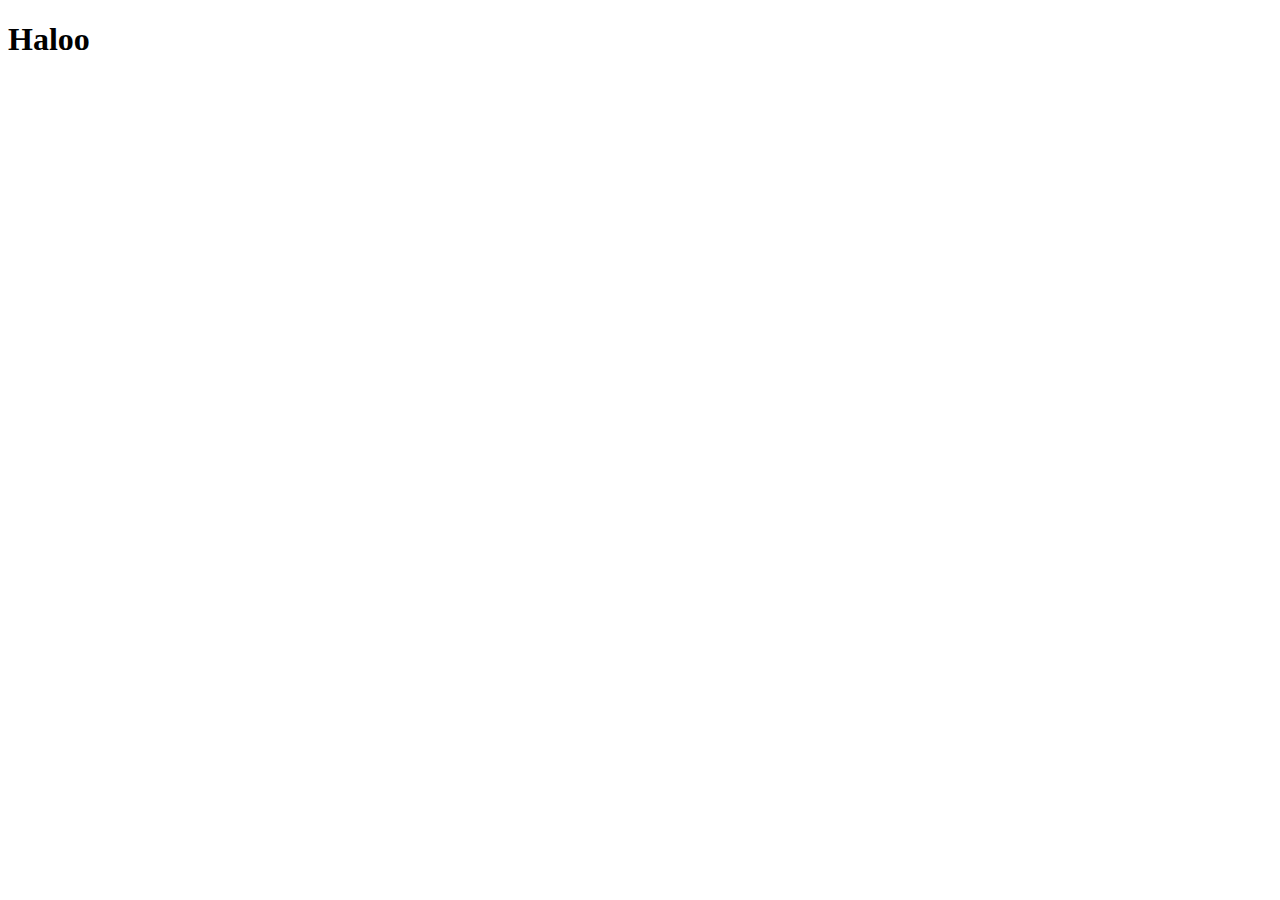
==== index.html @ 62c010a5 "Rename Porto.html to index.html" ====
<!DOCTYPE html>
<html>
<head>
    <meta charset='utf-8'>
    <meta http-equiv='X-UA-Compatible' content='IE=edge'>
    <title>Page Title</title>
    <meta name='viewport' content='width=device-width, initial-scale=1'>
    <link rel='stylesheet' type='text/css' media='screen' href='main.css'>
    <script src='main.js'></script>
</head>
<body>
    <h1> Haloo </h1>
</body>
</html>
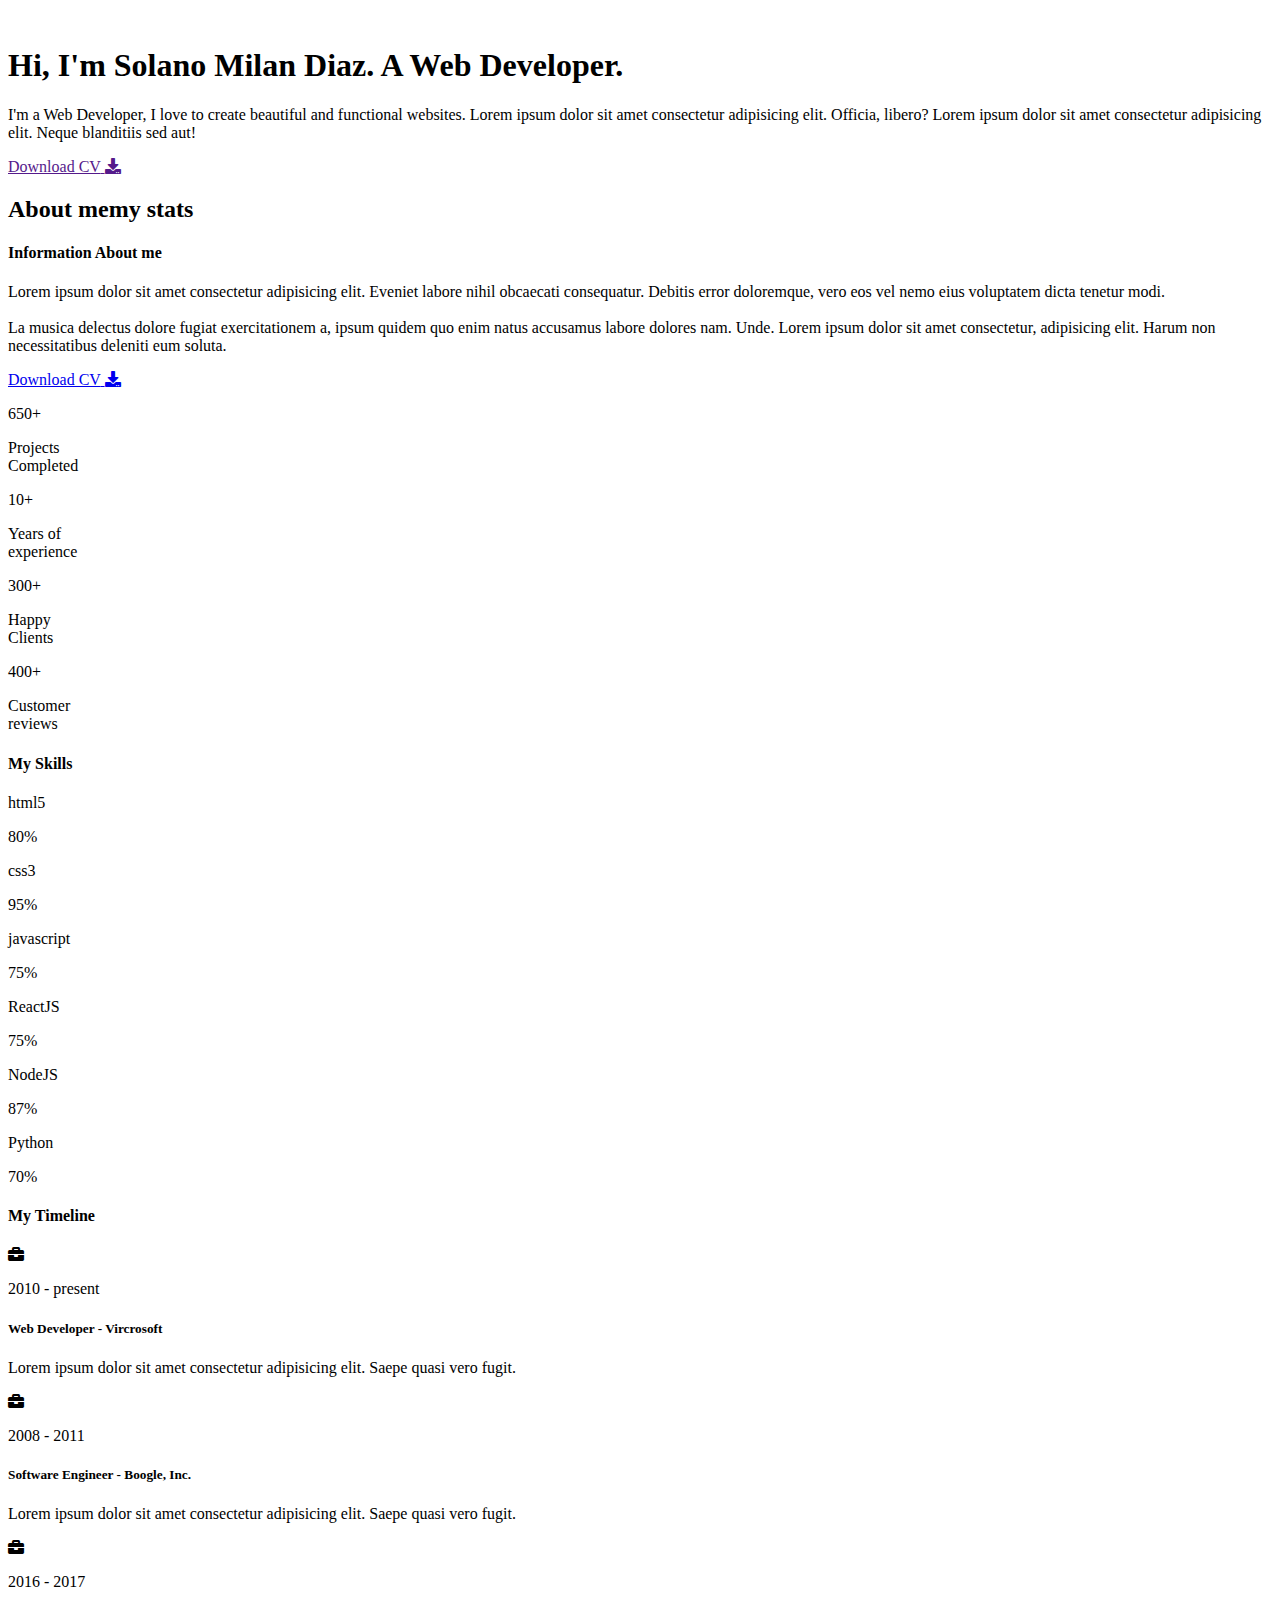
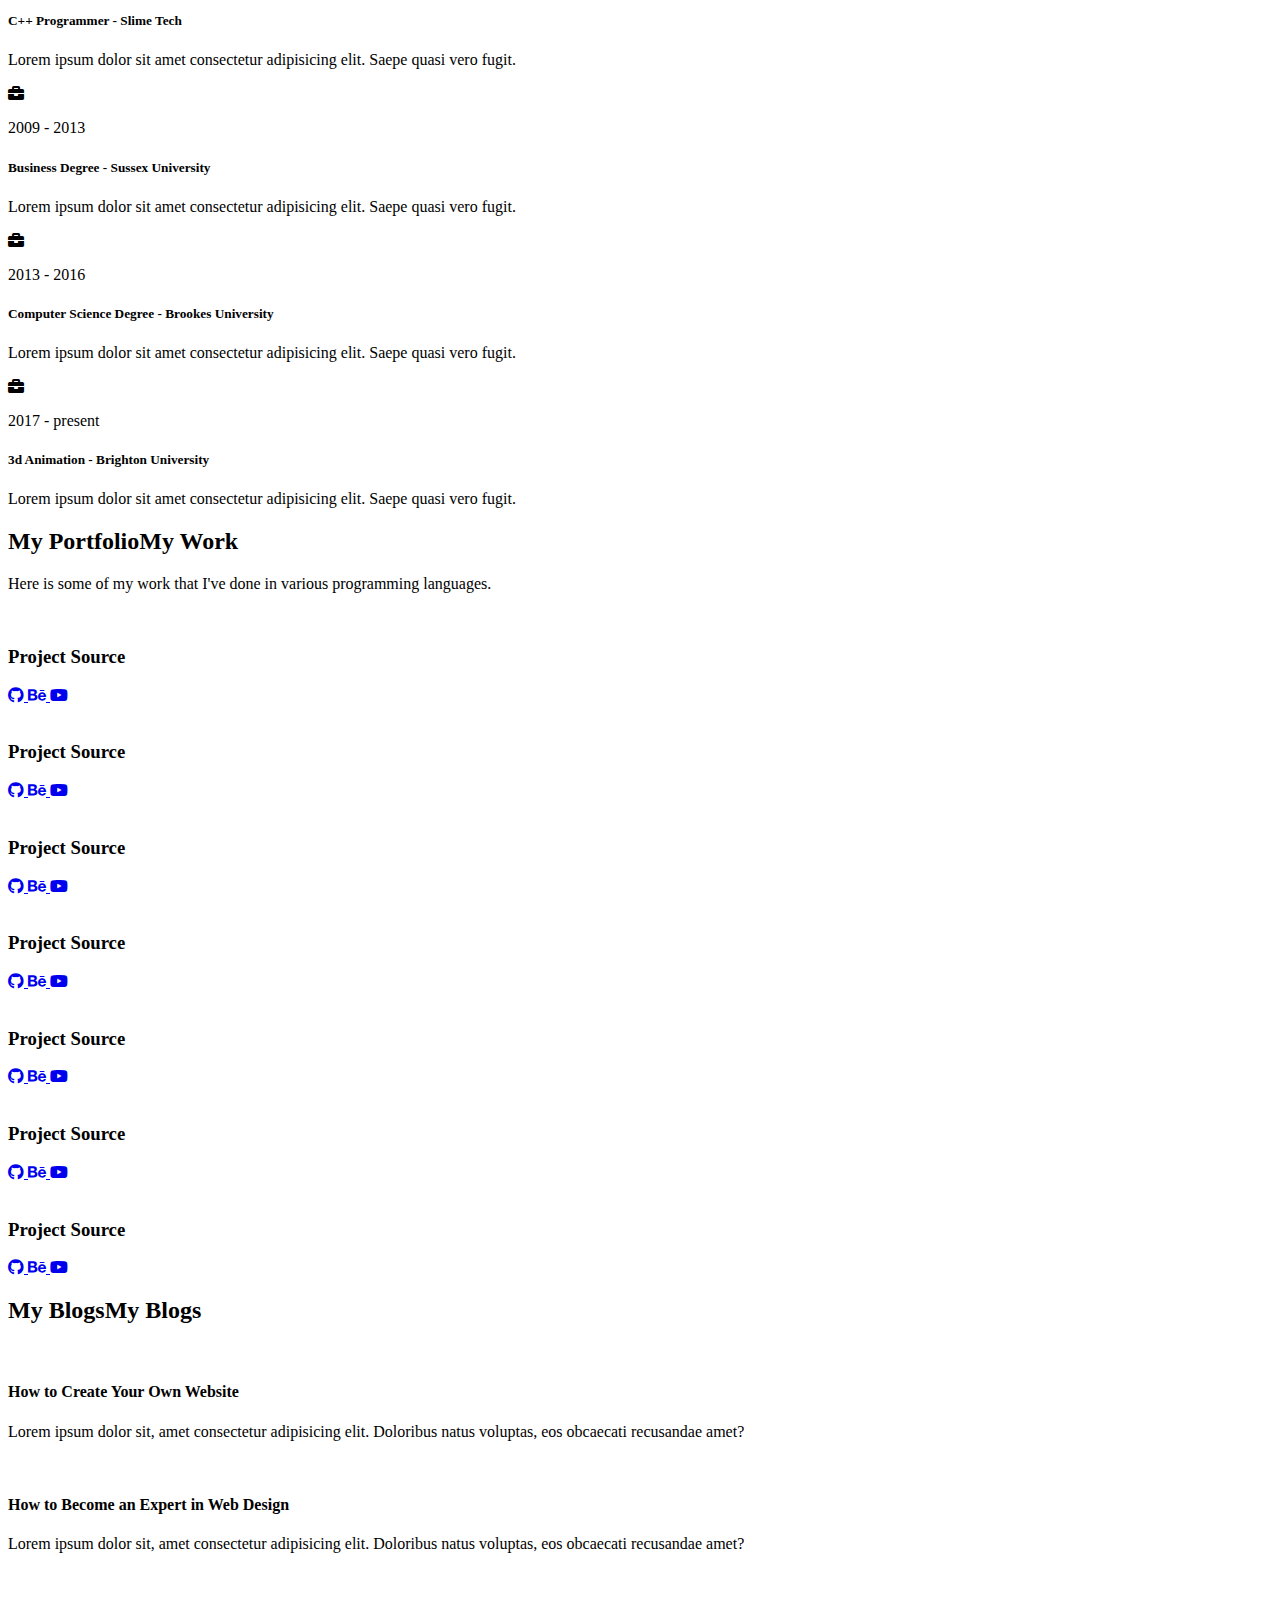
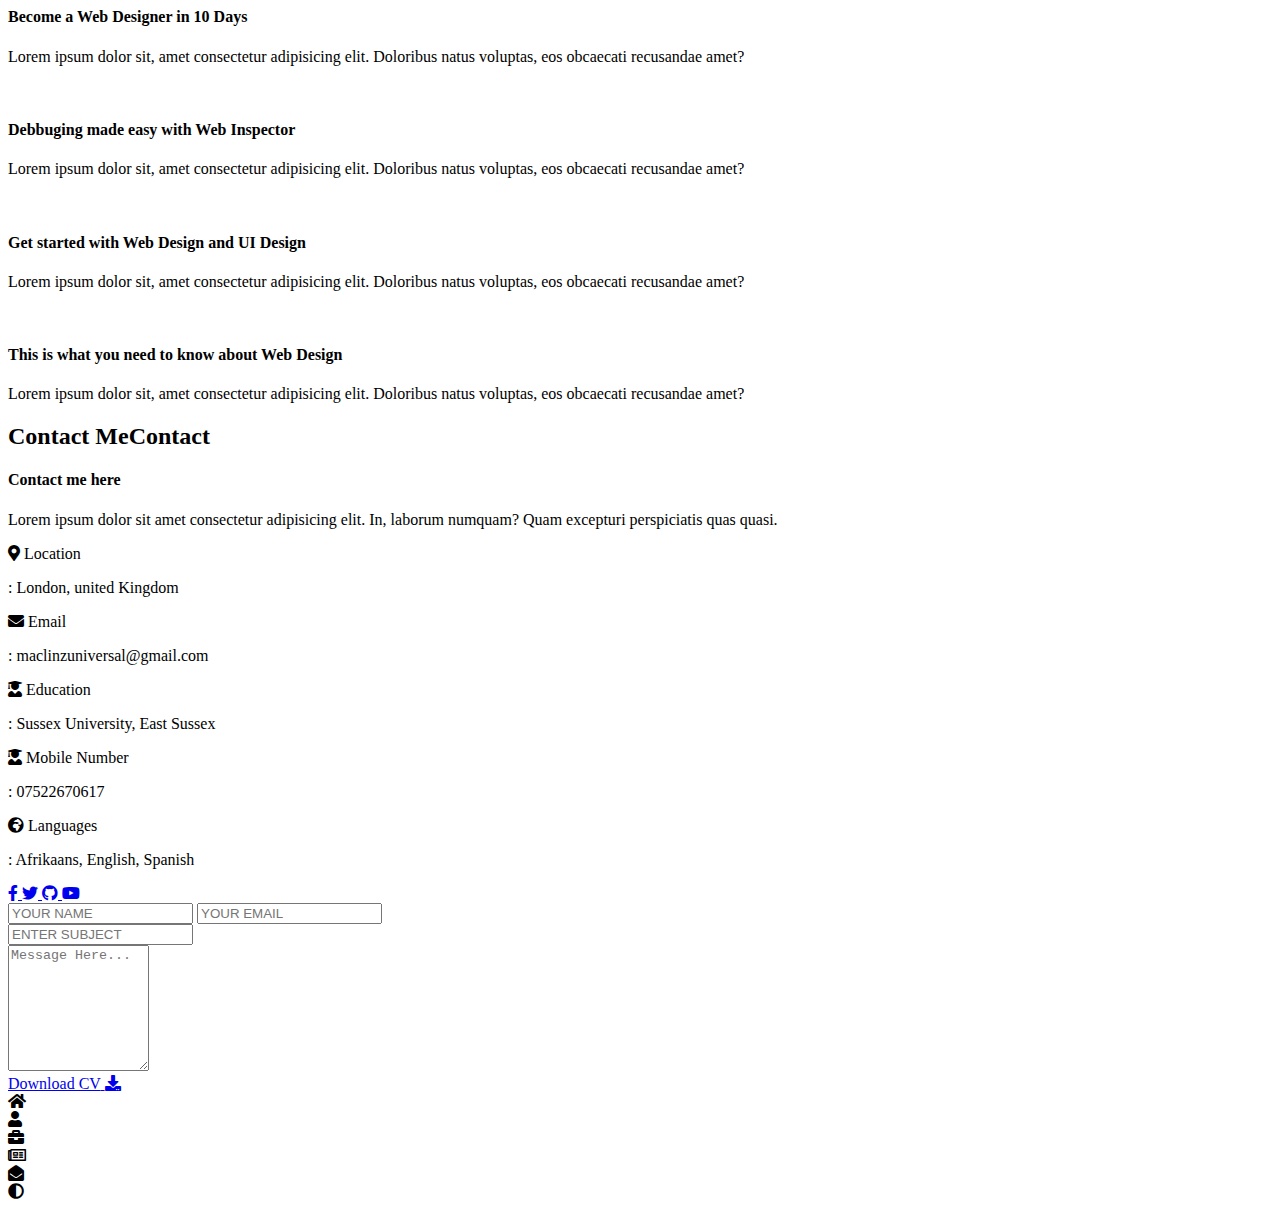
==== commit d00e15f3: "Merge branch 'main' of https://github.com/Taufiq-Al91/Taufiq-Al91.github.io" ====
--- a/index.html
+++ b/index.html
@@ -1,14 +1,563 @@
 <!DOCTYPE html>
-<html>
+<html lang="en">
 <head>
-    <meta charset='utf-8'>
-    <meta http-equiv='X-UA-Compatible' content='IE=edge'>
-    <title>Page Title</title>
-    <meta name='viewport' content='width=device-width, initial-scale=1'>
-    <link rel='stylesheet' type='text/css' media='screen' href='main.css'>
-    <script src='main.js'></script>
+    <meta charset="UTF-8">
+    <meta http-equiv="X-UA-Compatible" content="IE=edge">
+    <meta name="viewport" content="width=device-width, initial-scale=1.0">
+    <title>Portfolio</title>
+    <link rel="stylesheet" href="styles/styles.css">
+    <link rel="preconnect" href="https://fonts.googleapis.com">
+    <link rel="preconnect" href="https://fonts.gstatic.com" crossorigin>
+    <link rel="stylesheet" href="https://cdnjs.cloudflare.com/ajax/libs/font-awesome/5.15.4/css/all.min.css" integrity="sha512-1ycn6IcaQQ40/MKBW2W4Rhis/DbILU74C1vSrLJxCq57o941Ym01SwNsOMqvEBFlcgUa6xLiPY/NS5R+E6ztJQ==" crossorigin="anonymous" referrerpolicy="no-referrer" />
+    <link href="https://fonts.googleapis.com/css2?family=Poppins:wght@400;500;600;700;800&display=swap" rel="stylesheet">
 </head>
-<body>
-    <h1> Haloo </h1>
+<body class="main-content">
+    <header class="container header active" id="home">
+        <div class="header-content">
+            <div class="left-header">
+                <div class="h-shape"></div>
+                <div class="image">
+                    <img src="img/hero.png" alt="">
+                </div>
+            </div>
+            <div class="right-header">
+                <h1 class="name">
+                    Hi, I'm <span>Solano Milan Diaz.</span>
+                    A Web Developer.
+                </h1>
+                <p>
+                    I'm a Web Developer, I love to create beautiful and functional websites.
+                    Lorem ipsum dolor sit amet consectetur adipisicing elit. Officia, libero?
+                    Lorem ipsum dolor sit amet consectetur adipisicing elit. Neque blanditiis sed aut!
+                </p>
+                <div class="btn-con">
+                    <a href="" class="main-btn">
+                        <span class="btn-text">Download CV</span>
+                        <span class="btn-icon"><i class="fas fa-download"></i></span>
+                    </a>
+                </div>
+            </div>
+        </div>
+    </header>
+    <main>
+        <section class="container about" id="about">
+            <div class="main-title">
+                <h2>About <span>me</span><span class="bg-text">my stats</span></h2>
+            </div>
+            <div class="about-container">
+                <div class="left-about">
+                    <h4>Information About me</h4>
+                    <p>
+                        Lorem ipsum dolor sit amet consectetur adipisicing elit. 
+                        Eveniet labore nihil obcaecati consequatur. Debitis error doloremque, 
+                        vero eos vel nemo eius voluptatem dicta tenetur modi. <br /> <br /> La musica
+                        delectus dolore fugiat exercitationem a, 
+                        ipsum quidem quo enim natus accusamus labore dolores nam. Unde.
+                        Lorem ipsum dolor sit amet consectetur, adipisicing elit. 
+                        Harum non necessitatibus deleniti eum soluta.
+                    </p>
+                    <div class="btn-con">
+                        <a href="#" class="main-btn">
+                            <span class="btn-text">Download CV</span>
+                            <span class="btn-icon"><i class="fas fa-download"></i></span>
+                        </a>
+                    </div>
+                </div>
+                <div class="right-about">
+                    <div class="about-item">
+                        <div class="abt-text">
+                            <p class="large-text">650+</p>
+                            <p class="small-text">Projects <br /> Completed</p>
+                        </div>
+                    </div>
+                    <div class="about-item">
+                        <div class="abt-text">
+                            <p class="large-text">10+</p>
+                            <p class="small-text">Years of <br /> experience</p>
+                        </div>
+                    </div>
+                    <div class="about-item">
+                        <div class="abt-text">
+                            <p class="large-text">300+</p>
+                            <p class="small-text">Happy <br /> Clients</p>
+                        </div>
+                    </div>
+                    <div class="about-item">
+                        <div class="abt-text">
+                            <p class="large-text">400+</p>
+                            <p class="small-text">Customer <br /> reviews</p>
+                        </div>
+                    </div>
+                </div>
+            </div>
+            <div class="about-stats">
+                <h4 class="stat-title">My Skills</h4>
+                <div class="progress-bars">
+                    <div class="progress-bar">
+                        <p class="prog-title">html5</p>
+                        <div class="progress-con">
+                            <p class="prog-text">80%</p>
+                            <div class="progress">
+                                <span class="html"></span>
+                            </div>
+                        </div>
+                    </div>
+                    <div class="progress-bar">
+                        <p class="prog-title">css3</p>
+                        <div class="progress-con">
+                            <p class="prog-text">95%</p>
+                            <div class="progress">
+                                <span class="css"></span>
+                            </div>
+                        </div>
+                    </div>
+                    <div class="progress-bar">
+                        <p class="prog-title">javascript</p>
+                        <div class="progress-con">
+                            <p class="prog-text">75%</p>
+                            <div class="progress">
+                                <span class="js"></span>
+                            </div>
+                        </div>
+                    </div>
+                    <div class="progress-bar">
+                        <p class="prog-title">ReactJS</p>
+                        <div class="progress-con">
+                            <p class="prog-text">75%</p>
+                            <div class="progress">
+                                <span class="react"></span>
+                            </div>
+                        </div>
+                    </div>
+                    <div class="progress-bar">
+                        <p class="prog-title">NodeJS</p>
+                        <div class="progress-con">
+                            <p class="prog-text">87%</p>
+                            <div class="progress">
+                                <span class="node"></span>
+                            </div>
+                        </div>
+                    </div>
+                    <div class="progress-bar">
+                        <p class="prog-title">Python</p>
+                        <div class="progress-con">
+                            <p class="prog-text">70%</p>
+                            <div class="progress">
+                                <span class="python"></span>
+                            </div>
+                        </div>
+                    </div>
+                </div>
+            </div>
+            <h4 class="stat-title">My Timeline</h4>
+            <div class="timeline">
+                <div class="timeline-item">
+                    <div class="tl-icon">
+                        <i class="fas fa-briefcase"></i>
+                    </div>
+                    <p class="tl-duration">2010 - present</p>
+                    <h5>Web Developer<span> - Vircrosoft</span></h5>
+                    <p>
+                        Lorem ipsum dolor sit amet consectetur adipisicing elit. Saepe quasi vero fugit.
+                    </p>
+                </div>
+                <div class="timeline-item">
+                    <div class="tl-icon">
+                        <i class="fas fa-briefcase"></i>
+                    </div>
+                    <p class="tl-duration">2008 - 2011</p>
+                    <h5>Software Engineer<span> - Boogle, Inc.</span></h5>
+                    <p>
+                        Lorem ipsum dolor sit amet consectetur adipisicing elit. Saepe quasi vero fugit.
+                    </p>
+                </div>
+                <div class="timeline-item">
+                    <div class="tl-icon">
+                        <i class="fas fa-briefcase"></i>
+                    </div>
+                    <p class="tl-duration">2016 - 2017</p>
+                    <h5>C++ Programmer<span> - Slime Tech</span></h5>
+                    <p>
+                        Lorem ipsum dolor sit amet consectetur adipisicing elit. Saepe quasi vero fugit.
+                    </p>
+                </div>
+                <div class="timeline-item">
+                    <div class="tl-icon">
+                        <i class="fas fa-briefcase"></i>
+                    </div>
+                    <p class="tl-duration">2009 - 2013</p>
+                    <h5>Business Degree<span> - Sussex University</span></h5>
+                    <p>
+                        Lorem ipsum dolor sit amet consectetur adipisicing elit. Saepe quasi vero fugit.
+                    </p>
+                </div>
+                <div class="timeline-item">
+                    <div class="tl-icon">
+                        <i class="fas fa-briefcase"></i>
+                    </div>
+                    <p class="tl-duration">2013 - 2016</p>
+                    <h5>Computer Science Degree<span> - Brookes University</span></h5>
+                    <p>
+                        Lorem ipsum dolor sit amet consectetur adipisicing elit. Saepe quasi vero fugit.
+                    </p>
+                </div>
+                <div class="timeline-item">
+                    <div class="tl-icon">
+                        <i class="fas fa-briefcase"></i>
+                    </div>
+                    <p class="tl-duration">2017 - present</p>
+                    <h5>3d Animation<span> - Brighton University</span></h5>
+                    <p>
+                        Lorem ipsum dolor sit amet consectetur adipisicing elit. Saepe quasi vero fugit.
+                    </p>
+                </div>
+            </div>
+        </section>
+        <section class="container" id="portfolio">
+            <div class="main-title">
+                <h2>My <span>Portfolio</span><span class="bg-text">My Work</span></h2>
+            </div>
+            <p class="port-text">
+                Here is some of my work that I've done in various programming languages.
+            </p>
+            <div class="portfolios">
+                <div class="portfolio-item">
+                    <div class="image">
+                        <img src="img/port1.jpg" alt="">
+                    </div>
+                    <div class="hover-items">
+                        <h3>Project Source</h3>
+                        <div class="icons">
+                            <a href="#" class="icon">
+                                <i class="fab fa-github"></i>
+                            </a>
+                            <a href="#" class="icon">
+                                <i class="fab fa-behance"></i>
+                            </a>
+                            <a href="#" class="icon">
+                                <i class="fab fa-youtube"></i>
+                            </a>
+                        </div>
+                    </div>
+                </div>
+                <div class="portfolio-item">
+                    <div class="image">
+                        <img src="img/port2.jpg" alt="">
+                    </div>
+                    <div class="hover-items">
+                        <h3>Project Source</h3>
+                        <div class="icons">
+                            <a href="#" class="icon">
+                                <i class="fab fa-github"></i>
+                            </a>
+                            <a href="#" class="icon">
+                                <i class="fab fa-behance"></i>
+                            </a>
+                            <a href="#" class="icon">
+                                <i class="fab fa-youtube"></i>
+                            </a>
+                        </div>
+                    </div>
+                </div>
+                <div class="portfolio-item">
+                    <div class="image">
+                        <img src="img/port3.jpg" alt="">
+                    </div>
+                    <div class="hover-items">
+                        <h3>Project Source</h3>
+                        <div class="icons">
+                            <a href="#" class="icon">
+                                <i class="fab fa-github"></i>
+                            </a>
+                            <a href="#" class="icon">
+                                <i class="fab fa-behance"></i>
+                            </a>
+                            <a href="#" class="icon">
+                                <i class="fab fa-youtube"></i>
+                            </a>
+                        </div>
+                    </div>
+                </div>
+                <div class="portfolio-item">
+                    <div class="image">
+                        <img src="img/port4.jpg" alt="">
+                    </div>
+                    <div class="hover-items">
+                        <h3>Project Source</h3>
+                        <div class="icons">
+                            <a href="#" class="icon">
+                                <i class="fab fa-github"></i>
+                            </a>
+                            <a href="#" class="icon">
+                                <i class="fab fa-behance"></i>
+                            </a>
+                            <a href="#" class="icon">
+                                <i class="fab fa-youtube"></i>
+                            </a>
+                        </div>
+                    </div>
+                </div>
+                <div class="portfolio-item">
+                    <div class="image">
+                        <img src="img/port5.jpg" alt="">
+                    </div>
+                    <div class="hover-items">
+                        <h3>Project Source</h3>
+                        <div class="icons">
+                            <a href="#" class="icon">
+                                <i class="fab fa-github"></i>
+                            </a>
+                            <a href="#" class="icon">
+                                <i class="fab fa-behance"></i>
+                            </a>
+                            <a href="#" class="icon">
+                                <i class="fab fa-youtube"></i>
+                            </a>
+                        </div>
+                    </div>
+                </div>
+                <div class="portfolio-item">
+                    <div class="image">
+                        <img src="img/port2.jpg" alt="">
+                    </div>
+                    <div class="hover-items">
+                        <h3>Project Source</h3>
+                        <div class="icons">
+                            <a href="#" class="icon">
+                                <i class="fab fa-github"></i>
+                            </a>
+                            <a href="#" class="icon">
+                                <i class="fab fa-behance"></i>
+                            </a>
+                            <a href="#" class="icon">
+                                <i class="fab fa-youtube"></i>
+                            </a>
+                        </div>
+                    </div>
+                </div>
+                <div class="portfolio-item">
+                    <div class="image">
+                        <img src="img/port7.jpg" alt="">
+                    </div>
+                    <div class="hover-items">
+                        <h3>Project Source</h3>
+                        <div class="icons">
+                            <a href="#" class="icon">
+                                <i class="fab fa-github"></i>
+                            </a>
+                            <a href="#" class="icon">
+                                <i class="fab fa-behance"></i>
+                            </a>
+                            <a href="#" class="icon">
+                                <i class="fab fa-youtube"></i>
+                            </a>
+                        </div>
+                    </div>
+                </div>
+            </div>
+        </section>
+        <section class="container" id="blogs">
+            <div class="blogs-content">
+                <div class="main-title">
+                    <h2>My <span>Blogs</span><span class="bg-text">My Blogs</span></h2>
+                </div>
+                <div class="blogs">
+                    <div class="blog">
+                        <img src="img/port6.jpg" alt="">
+                        <div class="blog-text">
+                            <h4>
+                                How to Create Your Own Website
+                            </h4>
+                            <p>
+                                Lorem ipsum dolor sit, amet consectetur adipisicing elit. 
+                                Doloribus natus voluptas, eos obcaecati recusandae amet?
+                            </p>
+                        </div>
+                    </div>
+                    <div class="blog">
+                        <img src="img/blog1.jpg" alt="">
+                        <div class="blog-text">
+                            <h4>
+                                How to Become an Expert in Web Design
+                            </h4>
+                            <p>
+                                Lorem ipsum dolor sit, amet consectetur adipisicing elit. 
+                                Doloribus natus voluptas, eos obcaecati recusandae amet?
+                            </p>
+                        </div>
+                    </div>
+                    <div class="blog">
+                        <img src="img/blog2.jpg" alt="">
+                        <div class="blog-text">
+                            <h4>
+                                Become a Web Designer in 10 Days
+                            </h4>
+                            <p>
+                                Lorem ipsum dolor sit, amet consectetur adipisicing elit. 
+                                Doloribus natus voluptas, eos obcaecati recusandae amet?
+                            </p>
+                        </div>
+                    </div>
+                    <div class="blog">
+                        <img src="img/blog3.jpg" alt="">
+                        <div class="blog-text">
+                            <h4>
+                                Debbuging made easy with Web Inspector
+                            </h4>
+                            <p>
+                                Lorem ipsum dolor sit, amet consectetur adipisicing elit. 
+                                Doloribus natus voluptas, eos obcaecati recusandae amet?
+                            </p>
+                        </div>
+                    </div>
+                    <div class="blog">
+                        <img src="img/port1.jpg" alt="">
+                        <div class="blog-text">
+                            <h4>
+                                Get started with Web Design and UI Design
+                            </h4>
+                            <p>
+                                Lorem ipsum dolor sit, amet consectetur adipisicing elit. 
+                                Doloribus natus voluptas, eos obcaecati recusandae amet?
+                            </p>
+                        </div>
+                    </div>
+                    <div class="blog">
+                        <img src="img/port3.jpg" alt="">
+                        <div class="blog-text">
+                            <h4>
+                                This is what you need to know about Web Design
+                            </h4>
+                            <p>
+                                Lorem ipsum dolor sit, amet consectetur adipisicing elit. 
+                                Doloribus natus voluptas, eos obcaecati recusandae amet?
+                            </p>
+                        </div>
+                    </div>
+                </div>
+            </div>
+        </section>
+        <section class="container contact" id="contact">
+            <div class="contact-container">
+                <div class="main-title">
+                    <h2>Contact <span>Me</span><span class="bg-text">Contact</span></h2>
+                </div>
+                <div class="contact-content-con">
+                    <div class="left-contact">
+                        <h4>Contact me here</h4>
+                        <p>
+                            Lorem ipsum dolor sit amet consectetur adipisicing elit. 
+                            In, laborum numquam? Quam excepturi perspiciatis quas quasi.
+                        </p>
+                        <div class="contact-info">
+                            <div class="contact-item">
+                                <div class="icon">
+                                    <i class="fas fa-map-marker-alt"></i>
+                                    <span>Location</span>
+                                </div>
+                                <p>
+                                    : London, united Kingdom
+                                </p>
+                            </div>
+                            <div class="contact-item">
+                                <div class="icon">
+                                    <i class="fas fa-envelope"></i>
+                                    <span>Email</span>
+                                </div>
+                                <p>
+                                    <span>: maclinzuniversal@gmail.com</span>
+                                </p>
+                            </div>
+                            <div class="contact-item">
+                                <div class="icon">
+                                    <i class="fas fa-user-graduate"></i>
+                                    <span>Education</span>
+                                </div>
+                                <p>
+                                    <span>: Sussex University, East Sussex</span>
+                                </p>
+                            </div>
+                            <div class="contact-item">
+                                <div class="icon">
+                                    <i class="fas fa-user-graduate"></i>
+                                    <span>Mobile Number</span>
+                                </div>
+                                <p>
+                                    <span>: 07522670617</span>
+                                </p>
+                            </div>
+                            <div class="contact-item">
+                                <div class="icon">
+                                    <i class="fas fa-globe-africa"></i>
+                                    <span>Languages</span>
+                                </div>
+                                <p>
+                                    <span>: Afrikaans, English, Spanish</span>
+                                </p>
+                            </div>
+                        </div>
+                        <div class="contact-icons">
+                            <div class="contact-icon">
+                                <a href="www.facebook.com" target="_blank">
+                                    <i class="fab fa-facebook-f"></i>
+                                </a>
+                                <a href="#" target="_blank">
+                                    <i class="fab fa-twitter"></i>
+                                </a>
+                                <a href="#" target="_blank">
+                                    <i class="fab fa-github"></i>
+                                </a>
+                                <a href="#" target="_blank">
+                                    <i class="fab fa-youtube"></i>
+                                </a>
+                            </div>
+                        </div>
+                    </div>
+                    <div class="right-contact">
+                        <form action="" class="contact-form">
+                            <div class="input-control i-c-2">
+                                <input type="text" required placeholder="YOUR NAME">
+                                <input type="email" required placeholder="YOUR EMAIL">
+                            </div>
+                            <div class="input-control">
+                                <input type="text" required placeholder="ENTER SUBJECT">
+                            </div>
+                            <div class="input-control">
+                                <textarea name="" id="" cols="15" rows="8" placeholder="Message Here..."></textarea>
+                            </div>
+                            <div class="submit-btn">
+                                <a href="#" class="main-btn">
+                                    <span class="btn-text">Download CV</span>
+                                    <span class="btn-icon"><i class="fas fa-download"></i></span>
+                                </a>
+                            </div>
+                        </form>
+                    </div>
+                </div>
+            </div>
+        </section>
+    </main>
+
+    <div class="controls">
+        <div class="control active-btn" data-id="home" >
+            <i class="fas fa-home"></i>
+        </div>
+        <div class="control" data-id="about">
+            <i class="fas fa-user"></i>
+        </div>
+        <div class="control" data-id="portfolio">
+            <i class="fas fa-briefcase"></i>
+        </div>
+        <div class="control" data-id="blogs">
+            <i class="far fa-newspaper"></i>
+        </div>
+        <div class="control" data-id="contact">
+            <i class="fas fa-envelope-open"></i>
+        </div>
+    </div>
+    <div class="theme-btn">
+        <i class="fas fa-adjust"></i>
+    </div>
+    <script src="app.js"></script>
 </body>
 </html>
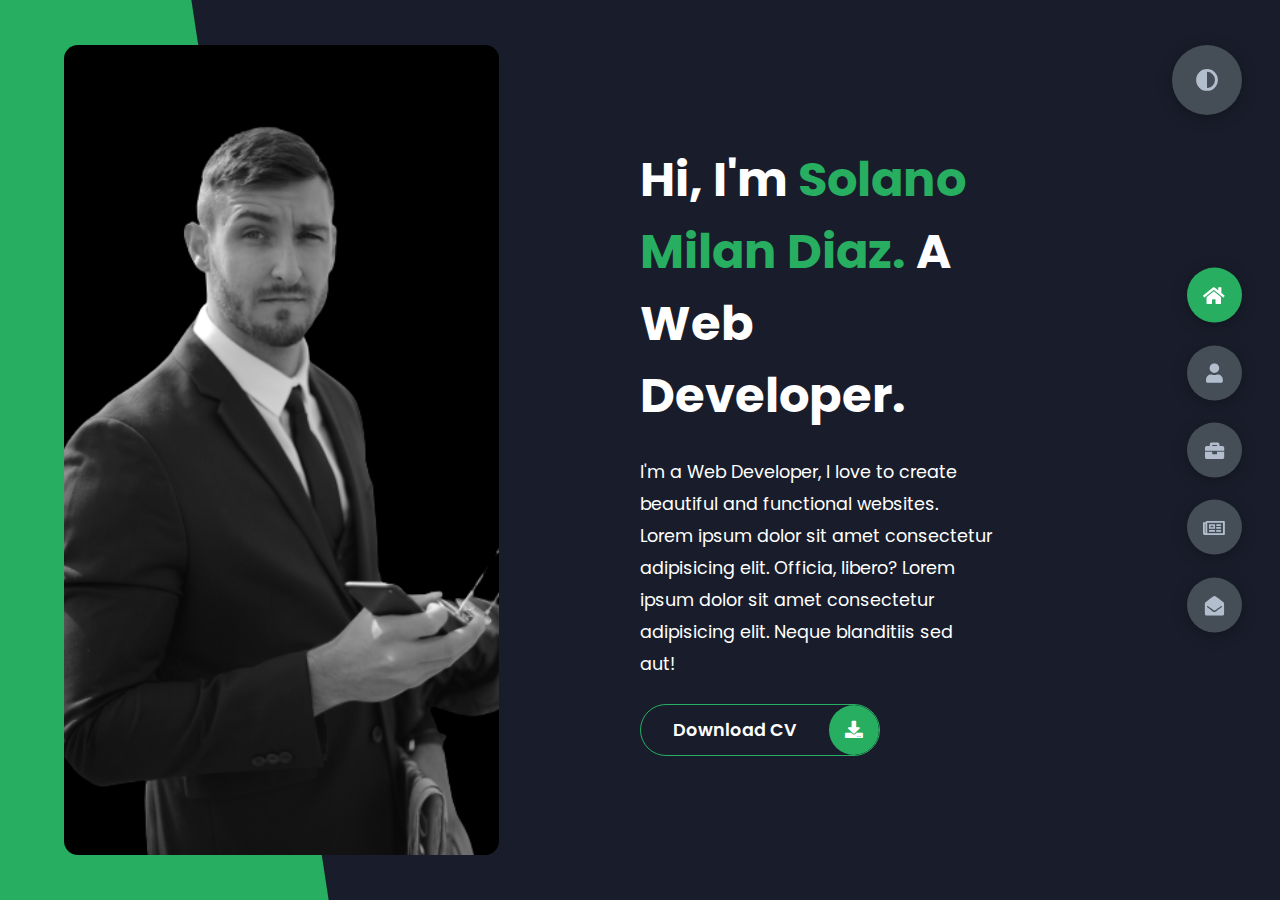
==== commit 490d81b6: "up" ====
--- a/index.html
+++ b/index.html
@@ -560,4 +560,4 @@
     </div>
     <script src="app.js"></script>
 </body>
-</html>
+</html>--- a/styles/styles.css
+++ b/styles/styles.css
@@ -0,0 +1,964 @@
+* {
+  margin: 0;
+  padding: 0;
+  box-sizing: border-box;
+  list-style: none;
+}
+
+:root {
+  --color-primary: #191d2b;
+  --color-secondary: #27AE60;
+  --color-white: #FFFFFF;
+  --color-black: #000;
+  --color-grey0: #f8f8f8;
+  --color-grey-1: #dbe1e8;
+  --color-grey-2: #b2becd;
+  --color-grey-3: #6c7983;
+  --color-grey-4: #454e56;
+  --color-grey-5: #2a2e35;
+  --color-grey-6: #12181b;
+  --br-sm-2: 14px;
+  --box-shadow-1: 0 3px 15px rgba(0,0,0,.3);
+}
+
+.light-mode {
+  --color-primary: #FFFFFF;
+  --color-secondary: #F56692;
+  --color-white: #454e56;
+  --color-black: #000;
+  --color-grey0: #f8f8f8;
+  --color-grey-1: #6c7983;
+  --color-grey-2: #6c7983;
+  --color-grey-3: #6c7983;
+  --color-grey-4: #454e56;
+  --color-grey-5: #f8f8f8;
+  --color-grey-6: #12181b;
+}
+
+body {
+  background-color: var(--color-primary);
+  font-family: "Poppins", sans-serif;
+  font-size: 1.1rem;
+  color: var(--color-white);
+  transition: all 0.4s ease-in-out;
+}
+
+a {
+  display: inline-block;
+  text-decoration: none;
+  color: inherit;
+  font-family: inherit;
+}
+
+header {
+  min-height: 100vh;
+  color: var(--color-white);
+  overflow: hidden;
+  padding: 0 !important;
+}
+
+section {
+  min-height: 100vh;
+  width: 100%;
+  position: absolute;
+  left: 0;
+  top: 0;
+  padding: 3rem 18rem;
+}
+
+.container {
+  display: none;
+  transform: translateY(-100%) scale(0);
+  transition: all 0.4s ease-in-out;
+  background-color: var(--color-primary);
+}
+
+.active {
+  display: block;
+  animation: appear 1s ease-in-out;
+  transform: translateY(0) scaleY(1);
+}
+@keyframes appear {
+  0% {
+    transform: translateY(-100%) scaleY(0);
+  }
+  100% {
+    transform: translateY(0) scaleY(1);
+  }
+}
+
+.controls {
+  position: fixed;
+  z-index: 10;
+  top: 50%;
+  right: 3%;
+  display: flex;
+  flex-direction: column;
+  align-items: center;
+  justify-content: center;
+  transform: translateY(-50%);
+}
+.controls .control {
+  padding: 1rem;
+  cursor: pointer;
+  background-color: var(--color-grey-4);
+  width: 55px;
+  height: 55px;
+  border-radius: 50%;
+  display: flex;
+  justify-content: center;
+  align-items: center;
+  margin: 0.7rem 0;
+  box-shadow: var(--box-shadow-1);
+}
+.controls .control i {
+  font-size: 1.2rem;
+  color: var(--color-grey-2);
+  pointer-events: none;
+}
+.controls .active-btn {
+  background-color: var(--color-secondary);
+  transition: all 0.4s ease-in-out;
+}
+.controls .active-btn i {
+  color: var(--color-white);
+}
+
+.theme-btn {
+  top: 5%;
+  right: 3%;
+  width: 70px;
+  height: 70px;
+  border-radius: 50%;
+  background-color: var(--color-grey-4);
+  cursor: pointer;
+  position: fixed;
+  display: flex;
+  justify-content: center;
+  align-items: center;
+  box-shadow: 0 3px 15px rgba(0, 0, 0, 0.3);
+  transition: all 0.1s ease-in-out;
+}
+.theme-btn:active {
+  transform: translateY(-3px);
+}
+.theme-btn i {
+  font-size: 1.4rem;
+  color: var(--color-grey-2);
+  pointer-events: none;
+}
+
+/*Header-content*/
+.header-content {
+  display: grid;
+  grid-template-columns: repeat(2, 1fr);
+  min-height: 100vh;
+}
+.header-content .left-header {
+  display: flex;
+  align-items: center;
+  position: relative;
+}
+.header-content .left-header .h-shape {
+  transition: all 0.4s ease-in-out;
+  width: 65%;
+  height: 100%;
+  background-color: var(--color-secondary);
+  position: absolute;
+  left: 0;
+  top: 0;
+  z-index: -1;
+  clip-path: polygon(0 0, 46% 0, 79% 100%, 0% 100%);
+}
+.header-content .left-header .image {
+  border-radius: var(--br-sm-2);
+  height: 90%;
+  width: 68%;
+  margin-left: 4rem;
+  background-color: var(--color-black);
+  transition: all 0.4s ease-in-out;
+}
+.header-content .left-header .image img {
+  width: 100%;
+  height: 100%;
+  object-fit: cover;
+  transition: all 0.4s ease-in-out;
+  filter: grayscale(100%);
+}
+.header-content .left-header .image img:hover {
+  filter: grayscale(0);
+}
+.header-content .right-header {
+  display: flex;
+  flex-direction: column;
+  justify-content: center;
+  padding-right: 18rem;
+}
+.header-content .right-header .name {
+  font-size: 3rem;
+}
+.header-content .right-header .name span {
+  color: var(--color-secondary);
+}
+.header-content .right-header p {
+  margin: 1.5rem 0;
+  line-height: 2rem;
+}
+
+/*About*/
+.about-container {
+  display: grid;
+  grid-template-columns: repeat(2, 1fr);
+  padding-top: 3.5rem;
+  padding-bottom: 5rem;
+}
+.about-container .right-about {
+  display: grid;
+  grid-template-columns: repeat(2, 1fr);
+  grid-gap: 2rem;
+}
+.about-container .right-about .about-item {
+  border: 1px solid var(--color-grey-5);
+  border-radius: 5px;
+  transition: all 0.4s ease-in-out;
+  box-shadow: 1px 2px 15px rgba(0, 0, 0, 0.1);
+}
+.about-container .right-about .about-item:hover {
+  cursor: default;
+  transform: translateY(-5px);
+  border: 1px solid var(--color-secondary);
+  box-shadow: 1px 4px 15px rgba(0, 0, 0, 0.32);
+}
+.about-container .right-about .about-item .abt-text {
+  padding: 1.5rem;
+  display: flex;
+  flex-direction: column;
+}
+.about-container .right-about .about-item .abt-text .large-text {
+  font-size: 3rem;
+  font-weight: 700;
+  color: var(--color-secondary);
+}
+.about-container .right-about .about-item .abt-text .small-text {
+  padding-left: 3rem;
+  position: relative;
+  text-transform: uppercase;
+  font-size: 1.2rem;
+  color: var(--color-grey-1);
+  letter-spacing: 2px;
+}
+.about-container .right-about .about-item .abt-text .small-text::before {
+  content: "";
+  position: absolute;
+  left: 0;
+  top: 15px;
+  width: 2rem;
+  height: 2px;
+  background-color: var(--color-grey-5);
+}
+.about-container .left-about {
+  padding-right: 5rem;
+}
+.about-container .left-about p {
+  line-height: 2rem;
+  padding: 1rem;
+  color: var(--color-grey-1);
+}
+.about-container .left-about h4 {
+  font-size: 2rem;
+  text-transform: uppercase;
+}
+
+.about-stats {
+  padding-bottom: 4rem;
+}
+.about-stats .progress-bars {
+  display: grid;
+  grid-template-columns: repeat(2, 1fr);
+  grid-gap: 2rem;
+}
+.about-stats .progress-bars .progress-bar {
+  display: flex;
+  flex-direction: column;
+}
+.about-stats .progress-bars .progress-bar .prog-title {
+  text-transform: uppercase;
+  font-weight: 500;
+}
+.about-stats .progress-bars .progress-bar .progress-con {
+  display: flex;
+  align-items: center;
+}
+.about-stats .progress-bars .progress-bar .progress-con .prog-text {
+  color: var(--color-grey-2);
+}
+.about-stats .progress-bars .progress-bar .progress-con .progress {
+  width: 100%;
+  height: 0.45rem;
+  background-color: var(--color-grey-4);
+  margin-left: 1rem;
+  position: relative;
+}
+.about-stats .progress-bars .progress-bar .progress-con .progress span {
+  position: absolute;
+  top: 0;
+  left: 0;
+  height: 100%;
+  background-color: var(--color-secondary);
+  transition: all 0.4s ease-in-out;
+  width: 60%;
+}
+.about-stats .progress-bars .progress-bar .progress-con .progress .html {
+  width: 80%;
+}
+.about-stats .progress-bars .progress-bar .progress-con .progress .css {
+  width: 95%;
+}
+.about-stats .progress-bars .progress-bar .progress-con .progress .js {
+  width: 75%;
+}
+.about-stats .progress-bars .progress-bar .progress-con .progress .react {
+  width: 60%;
+}
+.about-stats .progress-bars .progress-bar .progress-con .progress .node {
+  width: 87%;
+}
+.about-stats .progress-bars .progress-bar .progress-con .progress .python {
+  width: 70%;
+}
+
+.stat-title {
+  text-transform: uppercase;
+  font-size: 1.4rem;
+  text-align: center;
+  padding: 3.5rem 0;
+  position: relative;
+}
+.stat-title::before {
+  content: "";
+  position: absolute;
+  left: 50%;
+  top: 0;
+  width: 40%;
+  height: 1px;
+  background-color: var(--color-grey-5);
+  transform: translateX(-50%);
+}
+
+/*Timeline*/
+.timeline {
+  display: grid;
+  grid-template-columns: repeat(2, 1fr);
+  grid-gap: 2rem;
+  padding-bottom: 3rem;
+}
+.timeline .timeline-item {
+  position: relative;
+  padding-left: 3rem;
+  border-left: 1px solid var(--color-grey-5);
+}
+.timeline .timeline-item .tl-icon {
+  position: absolute;
+  left: -27px;
+  top: 0;
+  background-color: var(--color-secondary);
+  width: 50px;
+  height: 50px;
+  border-radius: 50%;
+  display: flex;
+  align-items: center;
+  justify-content: center;
+}
+.timeline .timeline-item .tl-icon i {
+  font-size: 1.3rem;
+}
+.timeline .timeline-item .tl-duration {
+  padding: 0.2rem 0.6rem;
+  background-color: var(--color-grey-5);
+  border-radius: 15px;
+  display: inline-block;
+  font-size: 0.8rem;
+  text-transform: uppercase;
+  font-weight: 500;
+}
+.timeline .timeline-item h5 {
+  padding: 1rem 0;
+  text-transform: uppercase;
+  font-size: 1.3rem;
+  font-weight: 600;
+}
+.timeline .timeline-item h5 span {
+  color: var(--color-grey-2);
+  font-weight: 500;
+  font-size: 1.2rem;
+}
+.timeline .timeline-item p {
+  color: var(--color-grey-2);
+}
+
+.port-text {
+  padding: 2rem 0;
+  text-align: center;
+}
+
+.portfolios {
+  display: grid;
+  grid-template-columns: repeat(3, 1fr);
+  grid-gap: 2rem;
+  margin-top: 3rem;
+}
+.portfolios .portfolio-item {
+  position: relative;
+  border-radius: 15px;
+}
+.portfolios .portfolio-item img {
+  width: 100%;
+  height: 300px;
+  object-fit: cover;
+  border-radius: 15px;
+}
+.portfolios .portfolio-item .hover-items {
+  width: 100%;
+  height: 100%;
+  background-color: var(--color-secondary);
+  position: absolute;
+  left: 0;
+  top: 0;
+  border-radius: 15px;
+  display: flex;
+  justify-content: center;
+  align-items: center;
+  flex-direction: column;
+  opacity: 0;
+  transform: scale(0);
+  transition: all 0.4s ease-in-out;
+}
+.portfolios .portfolio-item .hover-items h3 {
+  font-size: 1.5rem;
+  color: var(--color-white);
+  margin-bottom: 1.5rem;
+}
+.portfolios .portfolio-item .hover-items .icons {
+  display: flex;
+  justify-content: center;
+  align-items: center;
+}
+.portfolios .portfolio-item .hover-items .icons .icon {
+  background-color: var(--color-primary);
+  border-radius: 50%;
+  width: 50px;
+  height: 50px;
+  display: flex;
+  align-items: center;
+  justify-content: center;
+  margin: 0 1rem;
+  cursor: pointer;
+  transition: all 0.4s ease-in-out;
+}
+.portfolios .portfolio-item .hover-items .icons .icon i {
+  font-size: 1.5rem;
+  color: var(--color-white);
+  margin: 0 1rem;
+}
+.portfolios .portfolio-item .hover-items .icons .icon:hover {
+  background-color: var(--color-white);
+}
+.portfolios .portfolio-item .hover-items .icons .icon:hover i {
+  color: var(--color-primary);
+}
+
+.portfolio-item:hover .hover-items {
+  opacity: 1;
+  transform: scale(1);
+}
+
+.blogs {
+  display: grid;
+  grid-template-columns: repeat(3, 1fr);
+  grid-gap: 2rem;
+  margin-top: 3rem;
+}
+.blogs .blog {
+  position: relative;
+  background-color: var(--color-grey-5);
+  border-radius: 5px;
+  box-shadow: 1px 1px 20px rgba(0, 0, 0, 0.1);
+  transition: all 0.4s ease-in-out;
+}
+.blogs .blog:hover {
+  box-shadow: 1px 1px 20px rgba(0, 0, 0, 0.3);
+  transform: translateY(-5px);
+  transition: all 0.4s ease-in-out;
+}
+.blogs .blog:hover img {
+  filter: grayscale(0);
+  transform: scale(1.1);
+  box-shadow: 0px 4px 15px rgba(0, 0, 0, 0.8);
+}
+.blogs .blog img {
+  width: 100%;
+  height: 300px;
+  object-fit: cover;
+  border-top-left-radius: 5px;
+  border-top-right-radius: 5px;
+  filter: grayscale(100%);
+  transition: all 0.4s ease-in-out;
+}
+.blogs .blog .blog-text {
+  margin-top: -7px;
+  padding: 1.1rem;
+  border-top: 8px solid var(--color-secondary);
+}
+.blogs .blog .blog-text h4 {
+  font-size: 1.5rem;
+  margin-bottom: 0.7rem;
+  transition: all 0.4s ease-in-out;
+  cursor: pointer;
+}
+.blogs .blog .blog-text h4:hover {
+  color: var(--color-secondary);
+}
+.blogs .blog .blog-text p {
+  color: var(--color-grey-2);
+  line-height: 2rem;
+  padding-bottom: 1rem;
+}
+
+.contact-content-con {
+  display: flex;
+  padding-top: 3.5rem;
+}
+.contact-content-con .left-contact {
+  flex: 2;
+}
+.contact-content-con .left-contact h4 {
+  margin-top: 1rem;
+  font-size: 2rem;
+  text-transform: uppercase;
+}
+.contact-content-con .left-contact p {
+  margin: 1rem 0;
+  line-height: 2rem;
+}
+.contact-content-con .left-contact .contact-info .contact-item {
+  display: flex;
+  align-items: center;
+  justify-content: space-between;
+}
+.contact-content-con .left-contact .contact-info .contact-item p {
+  margin: 0.3rem 0 !important;
+  padding: 0 !important;
+}
+.contact-content-con .left-contact .contact-info .contact-item .icon {
+  display: grid;
+  grid-template-columns: 40px 1fr;
+}
+.contact-content-con .left-contact .contact-info .contact-item .icon i {
+  display: flex;
+  align-items: center;
+  font-size: 1.3rem;
+}
+.contact-content-con .left-contact .contact-icon {
+  display: flex;
+  margin-top: 2rem;
+}
+.contact-content-con .left-contact .contact-icon a {
+  display: flex;
+  align-items: center;
+  color: var(--color-white);
+  background-color: var(--color-grey-5);
+  cursor: pointer;
+  justify-content: center;
+  width: 50px;
+  height: 50px;
+  border-radius: 50%;
+  margin: 0 0.4rem;
+  transition: all 0.4s ease-in-out;
+}
+.contact-content-con .left-contact .contact-icon a:hover {
+  background-color: var(--color-secondary);
+}
+.contact-content-con .left-contact .contact-icon a:hover i {
+  color: var(--color-primary);
+}
+.contact-content-con .left-contact .contact-icon a i {
+  display: flex;
+  align-items: center;
+  justify-content: center;
+  font-size: 1.3rem;
+}
+.contact-content-con .right-contact {
+  flex: 3;
+  margin-left: 3rem;
+}
+.contact-content-con .right-contact .input-control {
+  margin: 1.5rem 0;
+}
+.contact-content-con .right-contact .input-control input, .contact-content-con .right-contact .input-control textarea {
+  border-radius: 30px;
+  font-weight: inherit;
+  font-size: inherit;
+  font-family: inherit;
+  padding: 0.8rem 1.1rem;
+  outline: none;
+  border: none;
+  background-color: var(--color-grey-5);
+  width: 100%;
+  color: var(--color-white);
+  resize: none;
+}
+.contact-content-con .right-contact .i-c-2 {
+  display: flex;
+}
+.contact-content-con .right-contact .i-c-2 :last-child {
+  margin-left: 1.5rem;
+}
+.contact-content-con .right-contact .submit-btn {
+  display: flex;
+  justify-content: flex-start;
+}
+
+/*Independed components*/
+.btn-con {
+  display: flex;
+  align-self: flex-start;
+}
+
+.main-btn {
+  border-radius: 30px;
+  color: inherit;
+  font-weight: 600;
+  position: relative;
+  border: 1px solid var(--color-secondary);
+  display: flex;
+  align-self: flex-start;
+  align-items: center;
+  overflow: hidden;
+}
+.main-btn .btn-text {
+  padding: 0 2rem;
+}
+.main-btn .btn-icon {
+  background-color: var(--color-secondary);
+  display: flex;
+  align-items: center;
+  justify-content: center;
+  border-radius: 50%;
+  padding: 1rem;
+}
+.main-btn::before {
+  content: "";
+  position: absolute;
+  top: 0;
+  right: 0;
+  transform: translateX(100%);
+  transition: all 0.4s ease-out;
+  z-index: -1;
+}
+.main-btn:hover {
+  transition: all 0.4s ease-out;
+}
+.main-btn:hover::before {
+  width: 100%;
+  height: 100%;
+  background-color: var(--color-secondary);
+  transform: translateX(0);
+  transition: all 0.4s ease-out;
+}
+
+.main-title {
+  text-align: center;
+}
+.main-title h2 {
+  position: relative;
+  text-transform: uppercase;
+  font-size: 4rem;
+  font-weight: 700;
+}
+.main-title h2 span {
+  color: var(--color-secondary);
+}
+.main-title h2 .bg-text {
+  position: absolute;
+  top: 50%;
+  left: 50%;
+  color: var(--color-grey-5);
+  transition: all 0.4s ease-in-out;
+  z-index: -1;
+  transform: translate(-50%, -50%);
+  font-weight: 800;
+  font-size: 6.3rem;
+}
+
+.about-container .left-about p {
+  padding-left: 0;
+}
+
+@media screen and (max-width: 600px) {
+  header {
+    padding: 0 !important;
+  }
+
+  .theme-btn {
+    width: 50px;
+    height: 50px;
+  }
+
+  .header-content {
+    grid-template-columns: repeat(1, 1fr);
+    padding-bottom: 6rem;
+  }
+
+  .left-header .h-shape {
+    display: none;
+  }
+
+  .right-header {
+    grid-row: 1;
+    padding-right: 0rem !important;
+    width: 90%;
+    margin: 0 auto;
+  }
+  .right-header .name {
+    font-size: 2.5rem !important;
+    text-align: center;
+    padding-top: 3rem;
+  }
+
+  .header-content .left-header .image {
+    margin: 0 auto;
+    width: 90%;
+  }
+
+  .controls {
+    top: auto;
+    bottom: 0;
+    flex-direction: row;
+    justify-content: center;
+    left: 50%;
+    transform: translateX(-50%);
+    width: 100%;
+    background-color: var(--color-grey-5);
+  }
+  .controls .control {
+    margin: 1rem 0.3rem;
+  }
+
+  .about-container {
+    grid-template-columns: repeat(1, 1fr);
+  }
+  .about-container .right-about {
+    grid-template-columns: repeat(1, 1fr);
+    padding-top: 2.5rem;
+  }
+  .about-container .left-about {
+    padding-right: 0;
+  }
+  .about-container .left-about p {
+    padding-left: 0;
+  }
+
+  .timeline {
+    grid-template-columns: repeat(1, 1fr);
+    padding-bottom: 6rem;
+  }
+
+  .container {
+    padding: 2rem 2.5rem !important;
+  }
+
+  .about-stats .progress-bars {
+    grid-template-columns: repeat(1, 1fr);
+  }
+
+  .portfolios {
+    grid-template-columns: repeat(1, 1fr);
+    padding-bottom: 6rem;
+    margin-top: 1rem;
+  }
+
+  .blogs {
+    grid-template-columns: repeat(1, 1fr);
+    padding-bottom: 6rem;
+  }
+
+  .contact-content-con {
+    flex-direction: column;
+  }
+  .contact-content-con .right-contact {
+    margin-left: 0;
+    margin-top: 2.5rem;
+  }
+
+  .contact-content-con .right-contact .i-c-2 {
+    flex-direction: column;
+  }
+
+  .contact-content-con .right-contact .i-c-2 :last-child {
+    margin-left: 0;
+    margin-top: 1.5rem;
+  }
+
+  .contact-content-con .right-contact {
+    margin-bottom: 6rem;
+  }
+
+  .contact-item {
+    flex-direction: column;
+    margin: 1rem 0;
+  }
+  .contact-item p {
+    font-size: 15px;
+    color: var(--color-grey-2);
+  }
+  .contact-item span {
+    font-size: 15px;
+  }
+  .contact-item .icon {
+    grid-template-columns: 25px 1fr;
+  }
+
+  .main-title h2 {
+    font-size: 2rem;
+  }
+  .main-title h2 span {
+    font-size: 2.3rem;
+  }
+  .main-title h2 .bg-text {
+    font-size: 2.3rem;
+  }
+}
+@media screen and (max-width: 1432px) {
+  .container {
+    padding: 7rem 11rem;
+  }
+
+  .contact-content-con {
+    flex-direction: column;
+  }
+  .contact-content-con .right-contact {
+    margin-left: 0;
+    margin-top: 2.5rem;
+  }
+
+  .contact-content-con .right-contact .i-c-2 {
+    flex-direction: column;
+  }
+
+  .contact-content-con .right-contact .i-c-2 :last-child {
+    margin-left: 0;
+    margin-top: 1.5rem;
+  }
+
+  .contact-content-con .right-contact {
+    margin-bottom: 6rem;
+  }
+
+  .main-title h2 .bg-text {
+    font-size: 5.5rem;
+  }
+}
+@media screen and (max-width: 1250px) {
+  .blogs {
+    grid-template-columns: repeat(2, 1fr);
+    margin-top: 6rem;
+  }
+
+  .portfolios {
+    grid-template-columns: repeat(2, 1fr);
+  }
+
+  .header-content .right-header {
+    padding-right: 9rem;
+  }
+}
+@media screen and (max-width: 660px) {
+  .blogs {
+    grid-template-columns: repeat(1, 1fr);
+  }
+
+  .portfolios {
+    grid-template-columns: repeat(1, 1fr);
+  }
+}
+@media screen and (max-width: 1070px) {
+  .about-container {
+    grid-template-columns: repeat(1, 1fr);
+  }
+  .about-container .right-about {
+    padding-top: 2.5rem;
+  }
+
+  .main-title h2 {
+    font-size: 4rem;
+  }
+  .main-title h2 span {
+    font-size: 4rem;
+  }
+  .main-title h2 .bg-text {
+    font-size: 4.5rem;
+  }
+}
+@media screen and (max-width: 970px) {
+  .container {
+    padding: 7rem 6rem;
+  }
+
+  .about-container .left-about {
+    padding-right: 0rem;
+  }
+
+  .header-content {
+    grid-template-columns: repeat(1, 1fr);
+    padding-bottom: 6rem;
+  }
+
+  .left-header .h-shape {
+    display: none;
+  }
+  .left-header .image {
+    width: 90% !important;
+    margin: 0 auto !important;
+  }
+
+  .right-header {
+    grid-row: 1;
+    padding-right: 0rem !important;
+    width: 90%;
+    margin: 0 auto;
+  }
+  .right-header .name {
+    font-size: 2.5rem !important;
+    text-align: center;
+    padding-top: 3rem;
+  }
+}
+@media screen and (max-width: 700px) {
+  .container {
+    padding: 7rem 3rem;
+  }
+
+  .about-stats .progress-bars {
+    grid-template-columns: repeat(1, 1fr);
+  }
+
+  .about-container .right-about {
+    grid-template-columns: repeat(1, 1fr);
+  }
+
+  .timeline {
+    grid-template-columns: repeat(1, 1fr);
+  }
+
+  .main-title h2 {
+    font-size: 3rem;
+  }
+  .main-title h2 span {
+    font-size: 3rem;
+  }
+  .main-title h2 .bg-text {
+    font-size: 4rem;
+  }
+}
+
+/*# sourceMappingURL=styles.css.map */
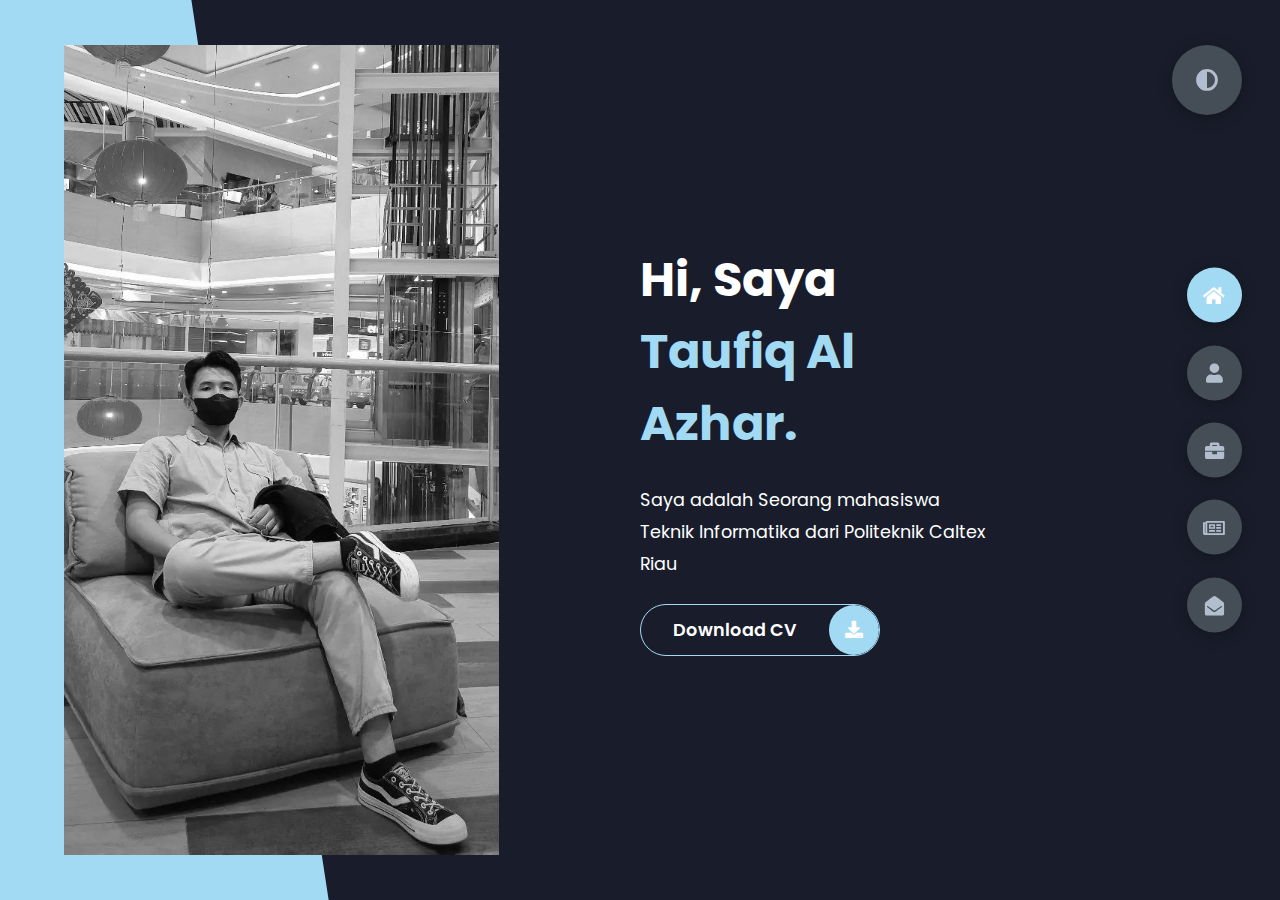
==== commit 7effaf04: "up" ====
--- a/index.html
+++ b/index.html
@@ -17,18 +17,17 @@
             <div class="left-header">
                 <div class="h-shape"></div>
                 <div class="image">
-                    <img src="img/hero.png" alt="">
+                    <img src="img/tim1.jpg" alt="">
                 </div>
             </div>
             <div class="right-header">
                 <h1 class="name">
-                    Hi, I'm <span>Solano Milan Diaz.</span>
-                    A Web Developer.
+                    Hi, Saya <span>Taufiq Al Azhar.</span>
+                  
                 </h1>
                 <p>
-                    I'm a Web Developer, I love to create beautiful and functional websites.
-                    Lorem ipsum dolor sit amet consectetur adipisicing elit. Officia, libero?
-                    Lorem ipsum dolor sit amet consectetur adipisicing elit. Neque blanditiis sed aut!
+                    Saya adalah Seorang mahasiswa Teknik Informatika dari Politeknik Caltex Riau
+                   
                 </p>
                 <div class="btn-con">
                     <a href="" class="main-btn">
@@ -66,28 +65,17 @@
                 <div class="right-about">
                     <div class="about-item">
                         <div class="abt-text">
-                            <p class="large-text">650+</p>
+                            <p class="large-text">4</p>
                             <p class="small-text">Projects <br /> Completed</p>
                         </div>
                     </div>
                     <div class="about-item">
                         <div class="abt-text">
-                            <p class="large-text">10+</p>
+                            <p class="large-text">2</p>
                             <p class="small-text">Years of <br /> experience</p>
                         </div>
                     </div>
-                    <div class="about-item">
-                        <div class="abt-text">
-                            <p class="large-text">300+</p>
-                            <p class="small-text">Happy <br /> Clients</p>
-                        </div>
-                    </div>
-                    <div class="about-item">
-                        <div class="abt-text">
-                            <p class="large-text">400+</p>
-                            <p class="small-text">Customer <br /> reviews</p>
-                        </div>
-                    </div>
+                    
                 </div>
             </div>
             <div class="about-stats">
--- a/styles/styles.css
+++ b/styles/styles.css
@@ -7,7 +7,7 @@
 
 :root {
   --color-primary: #191d2b;
-  --color-secondary: #27AE60;
+  --color-secondary: #a3daf3;
   --color-white: #FFFFFF;
   --color-black: #000;
   --color-grey0: #f8f8f8;
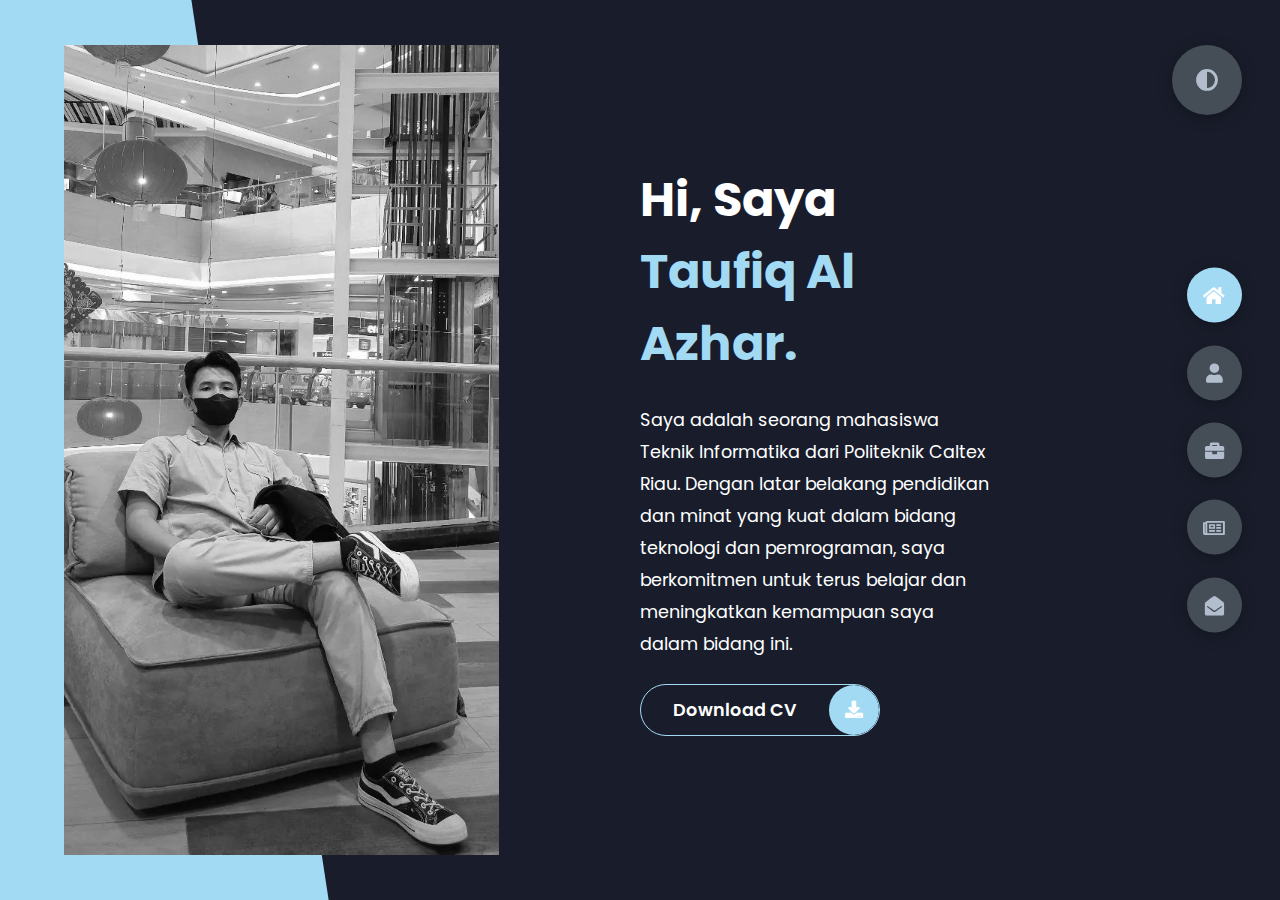
==== commit 162c9dd8: "up" ====
--- a/index.html
+++ b/index.html
@@ -26,7 +26,7 @@
                   
                 </h1>
                 <p>
-                    Saya adalah Seorang mahasiswa Teknik Informatika dari Politeknik Caltex Riau
+                    Saya adalah seorang mahasiswa Teknik Informatika dari Politeknik Caltex Riau. Dengan latar belakang pendidikan dan minat yang kuat dalam bidang teknologi dan pemrograman, saya berkomitmen untuk terus belajar dan meningkatkan kemampuan saya dalam bidang ini.
                    
                 </p>
                 <div class="btn-con">
@@ -47,13 +47,7 @@
                 <div class="left-about">
                     <h4>Information About me</h4>
                     <p>
-                        Lorem ipsum dolor sit amet consectetur adipisicing elit. 
-                        Eveniet labore nihil obcaecati consequatur. Debitis error doloremque, 
-                        vero eos vel nemo eius voluptatem dicta tenetur modi. <br /> <br /> La musica
-                        delectus dolore fugiat exercitationem a, 
-                        ipsum quidem quo enim natus accusamus labore dolores nam. Unde.
-                        Lorem ipsum dolor sit amet consectetur, adipisicing elit. 
-                        Harum non necessitatibus deleniti eum soluta.
+                         Selama berkuliah, saya telah menyelesaikan 5 proyek yang beragam, memperluas pengetahuan dan pengalaman saya dalam bidang teknologi dan pemrograman. Dengan latar belakang pendidikan dan minat yang kuat dalam bidang ini, saya berkomitmen untuk terus belajar dan meningkatkan kemampuan saya dalam bidang pemrograman dan teknologi. Saya percaya bahwa proyek yang telah saya selesaikan memberikan contoh konkret dari dedikasi dan komitmen saya untuk bidang ini.
                     </p>
                     <div class="btn-con">
                         <a href="#" class="main-btn">
@@ -93,36 +87,36 @@
                     <div class="progress-bar">
                         <p class="prog-title">css3</p>
                         <div class="progress-con">
-                            <p class="prog-text">95%</p>
+                            <p class="prog-text">80%</p>
                             <div class="progress">
                                 <span class="css"></span>
                             </div>
                         </div>
                     </div>
                     <div class="progress-bar">
-                        <p class="prog-title">javascript</p>
+                        <p class="prog-title">Kotlin</p>
                         <div class="progress-con">
-                            <p class="prog-text">75%</p>
+                            <p class="prog-text">65%</p>
                             <div class="progress">
-                                <span class="js"></span>
+                                <span class="kotlin"></span>
                             </div>
                         </div>
                     </div>
                     <div class="progress-bar">
-                        <p class="prog-title">ReactJS</p>
+                        <p class="prog-title">Java</p>
                         <div class="progress-con">
-                            <p class="prog-text">75%</p>
+                            <p class="prog-text">70%</p>
                             <div class="progress">
-                                <span class="react"></span>
+                                <span class="java"></span>
                             </div>
                         </div>
                     </div>
                     <div class="progress-bar">
-                        <p class="prog-title">NodeJS</p>
+                        <p class="prog-title">PHP</p>
                         <div class="progress-con">
-                            <p class="prog-text">87%</p>
+                            <p class="prog-text">80%</p>
                             <div class="progress">
-                                <span class="node"></span>
+                                <span class="php"></span>
                             </div>
                         </div>
                     </div>
--- a/styles/styles.css
+++ b/styles/styles.css
@@ -265,7 +265,8 @@
   color: var(--color-grey-1);
 }
 .about-container .left-about h4 {
-  font-size: 2rem;
+  
+  font-size: 1.2rem;
   text-transform: uppercase;
 }
 
@@ -312,18 +313,21 @@
   width: 80%;
 }
 .about-stats .progress-bars .progress-bar .progress-con .progress .css {
-  width: 95%;
+  width: 80%;
+}
+.about-stats .progress-bars .progress-bar .progress-con .progress .kotlin {
+  width: 65%;
+}
+.about-stats .progress-bars .progress-bar .progress-con .progress .java {
+  width: 70%;
+}
+.about-stats .progress-bars .progress-bar .progress-con .progress .php {
+  width: 80%;
+}
+.about-stats .progress-bars .progress-bar .progress-con .progress .python {
+  width: 70%;
 }
 .about-stats .progress-bars .progress-bar .progress-con .progress .js {
-  width: 75%;
-}
-.about-stats .progress-bars .progress-bar .progress-con .progress .react {
-  width: 60%;
-}
-.about-stats .progress-bars .progress-bar .progress-con .progress .node {
-  width: 87%;
-}
-.about-stats .progress-bars .progress-bar .progress-con .progress .python {
   width: 70%;
 }
 
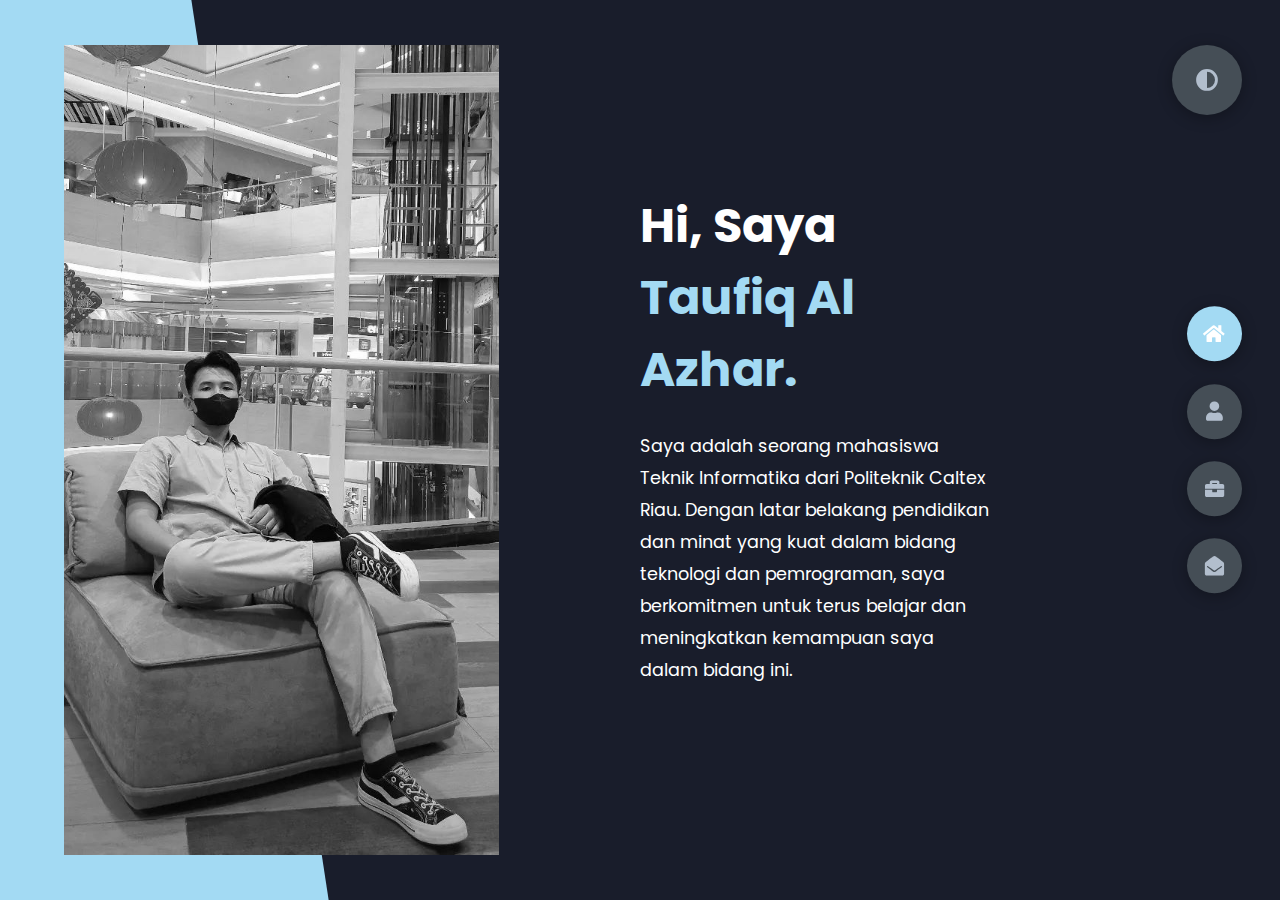
==== commit 37c0ac46: "up" ====
--- a/index.html
+++ b/index.html
@@ -29,12 +29,7 @@
                     Saya adalah seorang mahasiswa Teknik Informatika dari Politeknik Caltex Riau. Dengan latar belakang pendidikan dan minat yang kuat dalam bidang teknologi dan pemrograman, saya berkomitmen untuk terus belajar dan meningkatkan kemampuan saya dalam bidang ini.
                    
                 </p>
-                <div class="btn-con">
-                    <a href="" class="main-btn">
-                        <span class="btn-text">Download CV</span>
-                        <span class="btn-icon"><i class="fas fa-download"></i></span>
-                    </a>
-                </div>
+               
             </div>
         </div>
     </header>
@@ -49,24 +44,19 @@
                     <p>
                          Selama berkuliah, saya telah menyelesaikan 5 proyek yang beragam, memperluas pengetahuan dan pengalaman saya dalam bidang teknologi dan pemrograman. Dengan latar belakang pendidikan dan minat yang kuat dalam bidang ini, saya berkomitmen untuk terus belajar dan meningkatkan kemampuan saya dalam bidang pemrograman dan teknologi. Saya percaya bahwa proyek yang telah saya selesaikan memberikan contoh konkret dari dedikasi dan komitmen saya untuk bidang ini.
                     </p>
-                    <div class="btn-con">
-                        <a href="#" class="main-btn">
-                            <span class="btn-text">Download CV</span>
-                            <span class="btn-icon"><i class="fas fa-download"></i></span>
-                        </a>
-                    </div>
+                    
                 </div>
                 <div class="right-about">
                     <div class="about-item">
                         <div class="abt-text">
-                            <p class="large-text">4</p>
+                            <p class="large-text">5</p>
                             <p class="small-text">Projects <br /> Completed</p>
                         </div>
                     </div>
                     <div class="about-item">
                         <div class="abt-text">
-                            <p class="large-text">2</p>
-                            <p class="small-text">Years of <br /> experience</p>
+                            <p class="large-text">3</p>
+                            <p class="small-text">Years of <br /> experience In programming</p>
                         </div>
                     </div>
                     
@@ -76,7 +66,7 @@
                 <h4 class="stat-title">My Skills</h4>
                 <div class="progress-bars">
                     <div class="progress-bar">
-                        <p class="prog-title">html5</p>
+                        <p class="prog-title">html5 & css3</p>
                         <div class="progress-con">
                             <p class="prog-text">80%</p>
                             <div class="progress">
@@ -85,112 +75,152 @@
                         </div>
                     </div>
                     <div class="progress-bar">
-                        <p class="prog-title">css3</p>
+                        <p class="prog-title">JavaScript</p>
+                        <div class="progress-con">
+                            <p class="prog-text">70%</p>
+                            <div class="progress">
+                                <span class="css"></span>
+                            </div>
+                        </div>
+                    </div>
+                    <div class="progress-bar">
+                        <p class="prog-title">Kotlin</p>
+                        <div class="progress-con">
+                            <p class="prog-text">65%</p>
+                            <div class="progress">
+                                <span class="kotlin"></span>
+                            </div>
+                        </div>
+                    </div>
+                    <div class="progress-bar">
+                        <p class="prog-title">Java</p>
+                        <div class="progress-con">
+                            <p class="prog-text">70%</p>
+                            <div class="progress">
+                                <span class="java"></span>
+                            </div>
+                        </div>
+                    </div>
+                    <div class="progress-bar">
+                        <p class="prog-title">PHP</p>
                         <div class="progress-con">
                             <p class="prog-text">80%</p>
                             <div class="progress">
-                                <span class="css"></span>
-                            </div>
-                        </div>
-                    </div>
-                    <div class="progress-bar">
-                        <p class="prog-title">Kotlin</p>
-                        <div class="progress-con">
-                            <p class="prog-text">65%</p>
-                            <div class="progress">
-                                <span class="kotlin"></span>
-                            </div>
-                        </div>
-                    </div>
-                    <div class="progress-bar">
-                        <p class="prog-title">Java</p>
+                                <span class="php"></span>
+                            </div>
+                        </div>
+                    </div>
+                    <div class="progress-bar">
+                        <p class="prog-title">Python</p>
                         <div class="progress-con">
                             <p class="prog-text">70%</p>
                             <div class="progress">
-                                <span class="java"></span>
-                            </div>
-                        </div>
-                    </div>
-                    <div class="progress-bar">
-                        <p class="prog-title">PHP</p>
-                        <div class="progress-con">
-                            <p class="prog-text">80%</p>
-                            <div class="progress">
-                                <span class="php"></span>
-                            </div>
-                        </div>
-                    </div>
-                    <div class="progress-bar">
-                        <p class="prog-title">Python</p>
-                        <div class="progress-con">
-                            <p class="prog-text">70%</p>
-                            <div class="progress">
                                 <span class="python"></span>
                             </div>
                         </div>
                     </div>
                 </div>
             </div>
-            <h4 class="stat-title">My Timeline</h4>
+            <h4 class="stat-title">Education &
+                Experience</h4>
             <div class="timeline">
                 <div class="timeline-item">
                     <div class="tl-icon">
                         <i class="fas fa-briefcase"></i>
                     </div>
-                    <p class="tl-duration">2010 - present</p>
-                    <h5>Web Developer<span> - Vircrosoft</span></h5>
-                    <p>
-                        Lorem ipsum dolor sit amet consectetur adipisicing elit. Saepe quasi vero fugit.
-                    </p>
-                </div>
-                <div class="timeline-item">
-                    <div class="tl-icon">
-                        <i class="fas fa-briefcase"></i>
-                    </div>
-                    <p class="tl-duration">2008 - 2011</p>
-                    <h5>Software Engineer<span> - Boogle, Inc.</span></h5>
-                    <p>
-                        Lorem ipsum dolor sit amet consectetur adipisicing elit. Saepe quasi vero fugit.
-                    </p>
-                </div>
-                <div class="timeline-item">
-                    <div class="tl-icon">
-                        <i class="fas fa-briefcase"></i>
-                    </div>
-                    <p class="tl-duration">2016 - 2017</p>
-                    <h5>C++ Programmer<span> - Slime Tech</span></h5>
-                    <p>
-                        Lorem ipsum dolor sit amet consectetur adipisicing elit. Saepe quasi vero fugit.
-                    </p>
-                </div>
-                <div class="timeline-item">
-                    <div class="tl-icon">
-                        <i class="fas fa-briefcase"></i>
-                    </div>
-                    <p class="tl-duration">2009 - 2013</p>
-                    <h5>Business Degree<span> - Sussex University</span></h5>
-                    <p>
-                        Lorem ipsum dolor sit amet consectetur adipisicing elit. Saepe quasi vero fugit.
-                    </p>
-                </div>
-                <div class="timeline-item">
-                    <div class="tl-icon">
-                        <i class="fas fa-briefcase"></i>
-                    </div>
-                    <p class="tl-duration">2013 - 2016</p>
-                    <h5>Computer Science Degree<span> - Brookes University</span></h5>
-                    <p>
-                        Lorem ipsum dolor sit amet consectetur adipisicing elit. Saepe quasi vero fugit.
-                    </p>
-                </div>
-                <div class="timeline-item">
-                    <div class="tl-icon">
-                        <i class="fas fa-briefcase"></i>
-                    </div>
-                    <p class="tl-duration">2017 - present</p>
-                    <h5>3d Animation<span> - Brighton University</span></h5>
-                    <p>
-                        Lorem ipsum dolor sit amet consectetur adipisicing elit. Saepe quasi vero fugit.
+                    <p class="tl-duration">2020 - present</p>
+                    <h5>Anggota Aktif Himpunan Mahasiswa<span> - Technology Student Association Politeknik Caltex Riau</span></h5>
+                    <p>
+                        Seorang anggota aktif organisasi Technology Student Association Politeknik Caltex Riau.
+                    </p>
+                </div>
+                <div class="timeline-item">
+                    <div class="tl-icon">
+                        <i class="fas fa-briefcase"></i>
+                    </div>
+                    <p class="tl-duration">2022</p>
+                    <h5>Menyelesaikan Project <span> -
+                        PROJECT SISTEM INFORMASI
+GEOGRAFIS WISATA PULAU
+JAWA</span></h5>
+                    <p>
+                        Pada tahun 2022 semester 5, bersama tim saya membuat project Sistem Informasi
+                        Geografis Wisata Pulau Jawa. Dalam proyek ini, kami menggunakan Open Layer dan
+                        Geojson sebagai teknologi dasar dalam menampilkan informasi wisata di Pulau
+                        Jawa. Kami juga membutuhkan aplikasi ArcMap untuk mencari data yang relevan
+                        mengenai tempat wisata di Pulau Jawa dan menyimpannya dalam format Geojson.
+                        Proyek ini adalah tugas akhir mata kuliah Bengkel Sistem Informasi Geografis dan
+                        menunjukkan kemampuan saya dan tim dalam pembuatan sistem informasi
+                        geografis.
+                    </p>
+                </div>
+                <div class="timeline-item">
+                    <div class="tl-icon">
+                        <i class="fas fa-briefcase"></i>
+                    </div>
+                    <p class="tl-duration">2021</p>
+                    <h5>Menyelesaikan Project <span> -
+                        PROJECT SISTEM
+                        MANAGEMENT LAB
+                        BERBASIS JAVA</span></h5>
+                    <p>
+                        Sistem Management Lab adalah proyek yang saya selesaikan bersama tim,
+menggunakan bahasa pemrograman Java dan merancang arsitektur MVC. Kami juga
+menggunakan teknologi Servlet dan JSP untuk mengimplementasikan fitur-fitur
+aplikasi. Desain aplikasi kami dibuat menarik dengan menambahkan CSS. Ini adalah
+proyek yang memiliki pengalaman menggabungkan beberapa teknologi dan
+memberikan solusi untuk sistem manajemen.
+                    </p>
+                </div>
+                <div class="timeline-item">
+                    <div class="tl-icon">
+                        <i class="fas fa-briefcase"></i>
+                    </div>
+                    <p class="tl-duration">2022</p>
+                    <h5>Menyelesaikan Project<span> -  APLIKASI ANDROID
+                        PSYTES
+                        (PSYCHOLOGY TEST
+                        APP) BERBASIS
+                        KOTLIN</span></h5>
+                    <p>
+                        PsyTest adalah sebuah aplikasi mobile berbasis Android yang dibuat sebagai project akhir matakuliah pemrograman mobile. Saya bersama tim menyusun platform uji psikologi yang memudahkan pengguna untuk melakukan tes psikologi. Aplikasi ini mengimplementasikan fitur CRUD (Create, Read, Update) dan menggunakan SQLite sebagai database penyimpanan data. Dikembangkan menggunakan bahasa pemrograman Kotlin, aplikasi ini memberikan pengalaman interaktif dan mudah digunakan untuk pengguna dalam melakukan tes psikologi.
+                    </p>
+                </div>
+                <div class="timeline-item">
+                    <div class="tl-icon">
+                        <i class="fas fa-briefcase"></i>
+                    </div>
+                    <p class="tl-duration">2022</p>
+                    <h5>Menyelesaikan Project<span> - PROJECT SISTEM
+                        PENERIMAAN SISWA
+                        BIMBEL ONLINE</span></h5>
+                    <p>
+                        Project Sistem Penerimaan Siswa Bimbel Online adalah sebuah Project yang
+dikembangkan pada tahun 2022. Project ini dibuat sebagai tugas akhir semester dan
+bertujuan untuk mempermudah proses penerimaan siswa baru pada sebuah bimbel.
+Dalam pembuatan proyek ini, saya menggunakan framework CI (CodeIgniter) untuk
+mempermudah pengembangan dan memastikan performa aplikasi yang baik.
+Aplikasi ini memiliki tampilan yang menarik dan mudah digunakan bagi pengguna.
+                    </p>
+                </div>
+                <div class="timeline-item">
+                    <div class="tl-icon">
+                        <i class="fas fa-briefcase"></i>
+                    </div>
+                    <p class="tl-duration">2022</p>
+                    <h5>Menyelesaikan Project<span> - PROJECT
+                        CLASSIFICATION
+                        GENDER DENGAN
+                        CONVOLUTIONAL
+                        NEURAL NETWORK
+                        (CNN)</span></h5>
+                    <p>
+                        Project Gender Classification merupakan hasil akhir semester matakuliah Machine
+Learning pada tahun 2022. Saya dan tim saya membuat sebuah sistem yang dapat
+mengidentifikasi jenis kelamin dari gambar yang diinputkan menggunakan metode
+Convolutional Neural Network (CNN) dan bantuan libraries seperti TensorFlow,
+Keras, NumPy, dan Matplotlib. Project ini dibuat menggunakan bahasa pemrograman
+Python dan diselesaikan di Google Colab.
                     </p>
                 </div>
             </div>
@@ -205,7 +235,7 @@
             <div class="portfolios">
                 <div class="portfolio-item">
                     <div class="image">
-                        <img src="img/port1.jpg" alt="">
+                        <img src="img/image (2).png" alt="">
                     </div>
                     <div class="hover-items">
                         <h3>Project Source</h3>
@@ -224,7 +254,7 @@
                 </div>
                 <div class="portfolio-item">
                     <div class="image">
-                        <img src="img/port2.jpg" alt="">
+                        <img src="img/image (3).png" alt="">
                     </div>
                     <div class="hover-items">
                         <h3>Project Source</h3>
@@ -243,7 +273,7 @@
                 </div>
                 <div class="portfolio-item">
                     <div class="image">
-                        <img src="img/port3.jpg" alt="">
+                        <img src="img/image (4).png" alt="">
                     </div>
                     <div class="hover-items">
                         <h3>Project Source</h3>
@@ -262,7 +292,7 @@
                 </div>
                 <div class="portfolio-item">
                     <div class="image">
-                        <img src="img/port4.jpg" alt="">
+                        <img src="img/image (5).png" alt="">
                     </div>
                     <div class="hover-items">
                         <h3>Project Source</h3>
@@ -281,7 +311,7 @@
                 </div>
                 <div class="portfolio-item">
                     <div class="image">
-                        <img src="img/port5.jpg" alt="">
+                        <img src="img/image (6).png" alt="">
                     </div>
                     <div class="hover-items">
                         <h3>Project Source</h3>
@@ -298,127 +328,10 @@
                         </div>
                     </div>
                 </div>
-                <div class="portfolio-item">
-                    <div class="image">
-                        <img src="img/port2.jpg" alt="">
-                    </div>
-                    <div class="hover-items">
-                        <h3>Project Source</h3>
-                        <div class="icons">
-                            <a href="#" class="icon">
-                                <i class="fab fa-github"></i>
-                            </a>
-                            <a href="#" class="icon">
-                                <i class="fab fa-behance"></i>
-                            </a>
-                            <a href="#" class="icon">
-                                <i class="fab fa-youtube"></i>
-                            </a>
-                        </div>
-                    </div>
-                </div>
-                <div class="portfolio-item">
-                    <div class="image">
-                        <img src="img/port7.jpg" alt="">
-                    </div>
-                    <div class="hover-items">
-                        <h3>Project Source</h3>
-                        <div class="icons">
-                            <a href="#" class="icon">
-                                <i class="fab fa-github"></i>
-                            </a>
-                            <a href="#" class="icon">
-                                <i class="fab fa-behance"></i>
-                            </a>
-                            <a href="#" class="icon">
-                                <i class="fab fa-youtube"></i>
-                            </a>
-                        </div>
-                    </div>
-                </div>
+                
             </div>
         </section>
-        <section class="container" id="blogs">
-            <div class="blogs-content">
-                <div class="main-title">
-                    <h2>My <span>Blogs</span><span class="bg-text">My Blogs</span></h2>
-                </div>
-                <div class="blogs">
-                    <div class="blog">
-                        <img src="img/port6.jpg" alt="">
-                        <div class="blog-text">
-                            <h4>
-                                How to Create Your Own Website
-                            </h4>
-                            <p>
-                                Lorem ipsum dolor sit, amet consectetur adipisicing elit. 
-                                Doloribus natus voluptas, eos obcaecati recusandae amet?
-                            </p>
-                        </div>
-                    </div>
-                    <div class="blog">
-                        <img src="img/blog1.jpg" alt="">
-                        <div class="blog-text">
-                            <h4>
-                                How to Become an Expert in Web Design
-                            </h4>
-                            <p>
-                                Lorem ipsum dolor sit, amet consectetur adipisicing elit. 
-                                Doloribus natus voluptas, eos obcaecati recusandae amet?
-                            </p>
-                        </div>
-                    </div>
-                    <div class="blog">
-                        <img src="img/blog2.jpg" alt="">
-                        <div class="blog-text">
-                            <h4>
-                                Become a Web Designer in 10 Days
-                            </h4>
-                            <p>
-                                Lorem ipsum dolor sit, amet consectetur adipisicing elit. 
-                                Doloribus natus voluptas, eos obcaecati recusandae amet?
-                            </p>
-                        </div>
-                    </div>
-                    <div class="blog">
-                        <img src="img/blog3.jpg" alt="">
-                        <div class="blog-text">
-                            <h4>
-                                Debbuging made easy with Web Inspector
-                            </h4>
-                            <p>
-                                Lorem ipsum dolor sit, amet consectetur adipisicing elit. 
-                                Doloribus natus voluptas, eos obcaecati recusandae amet?
-                            </p>
-                        </div>
-                    </div>
-                    <div class="blog">
-                        <img src="img/port1.jpg" alt="">
-                        <div class="blog-text">
-                            <h4>
-                                Get started with Web Design and UI Design
-                            </h4>
-                            <p>
-                                Lorem ipsum dolor sit, amet consectetur adipisicing elit. 
-                                Doloribus natus voluptas, eos obcaecati recusandae amet?
-                            </p>
-                        </div>
-                    </div>
-                    <div class="blog">
-                        <img src="img/port3.jpg" alt="">
-                        <div class="blog-text">
-                            <h4>
-                                This is what you need to know about Web Design
-                            </h4>
-                            <p>
-                                Lorem ipsum dolor sit, amet consectetur adipisicing elit. 
-                                Doloribus natus voluptas, eos obcaecati recusandae amet?
-                            </p>
-                        </div>
-                    </div>
-                </div>
-            </div>
-        </section>
+       
         <section class="container contact" id="contact">
             <div class="contact-container">
                 <div class="main-title">
@@ -530,9 +443,7 @@
         <div class="control" data-id="portfolio">
             <i class="fas fa-briefcase"></i>
         </div>
-        <div class="control" data-id="blogs">
-            <i class="far fa-newspaper"></i>
-        </div>
+       
         <div class="control" data-id="contact">
             <i class="fas fa-envelope-open"></i>
         </div>
--- a/styles/styles.css
+++ b/styles/styles.css
@@ -313,7 +313,7 @@
   width: 80%;
 }
 .about-stats .progress-bars .progress-bar .progress-con .progress .css {
-  width: 80%;
+  width: 70%;
 }
 .about-stats .progress-bars .progress-bar .progress-con .progress .kotlin {
   width: 65%;
